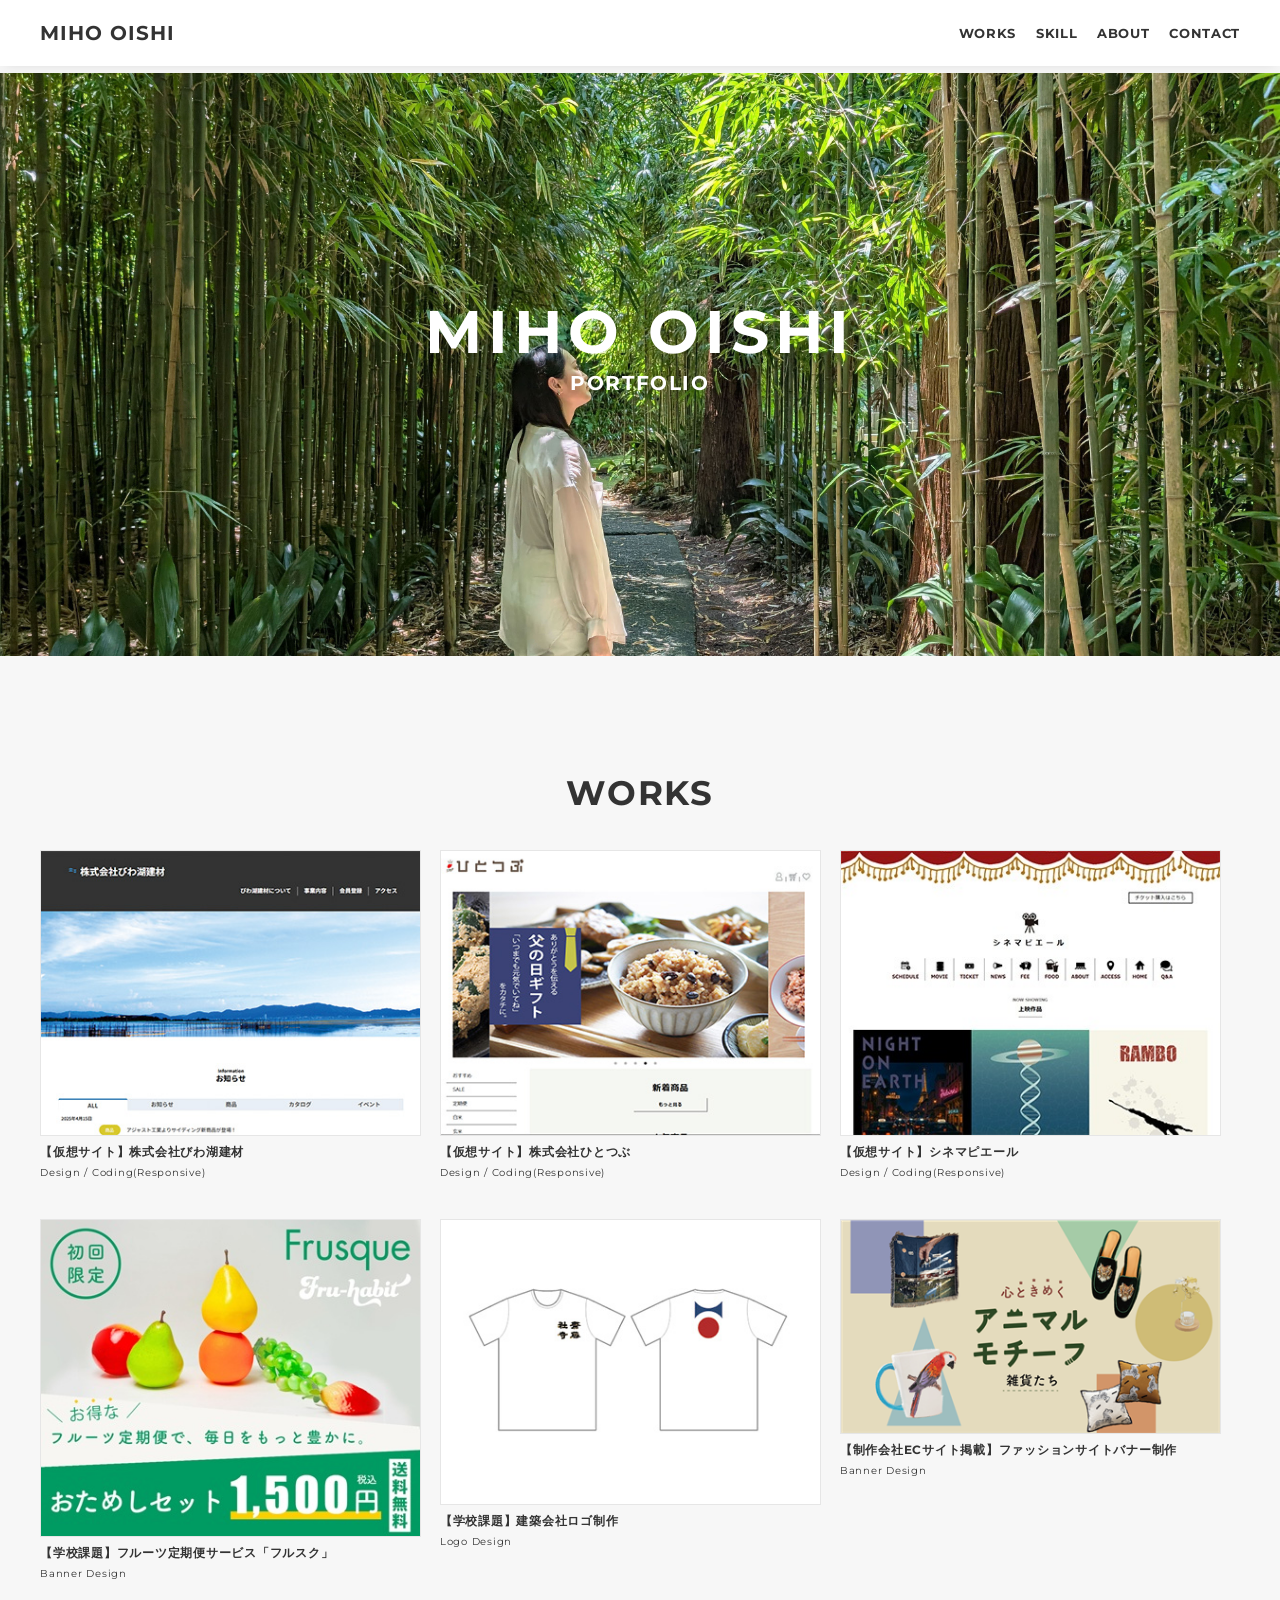
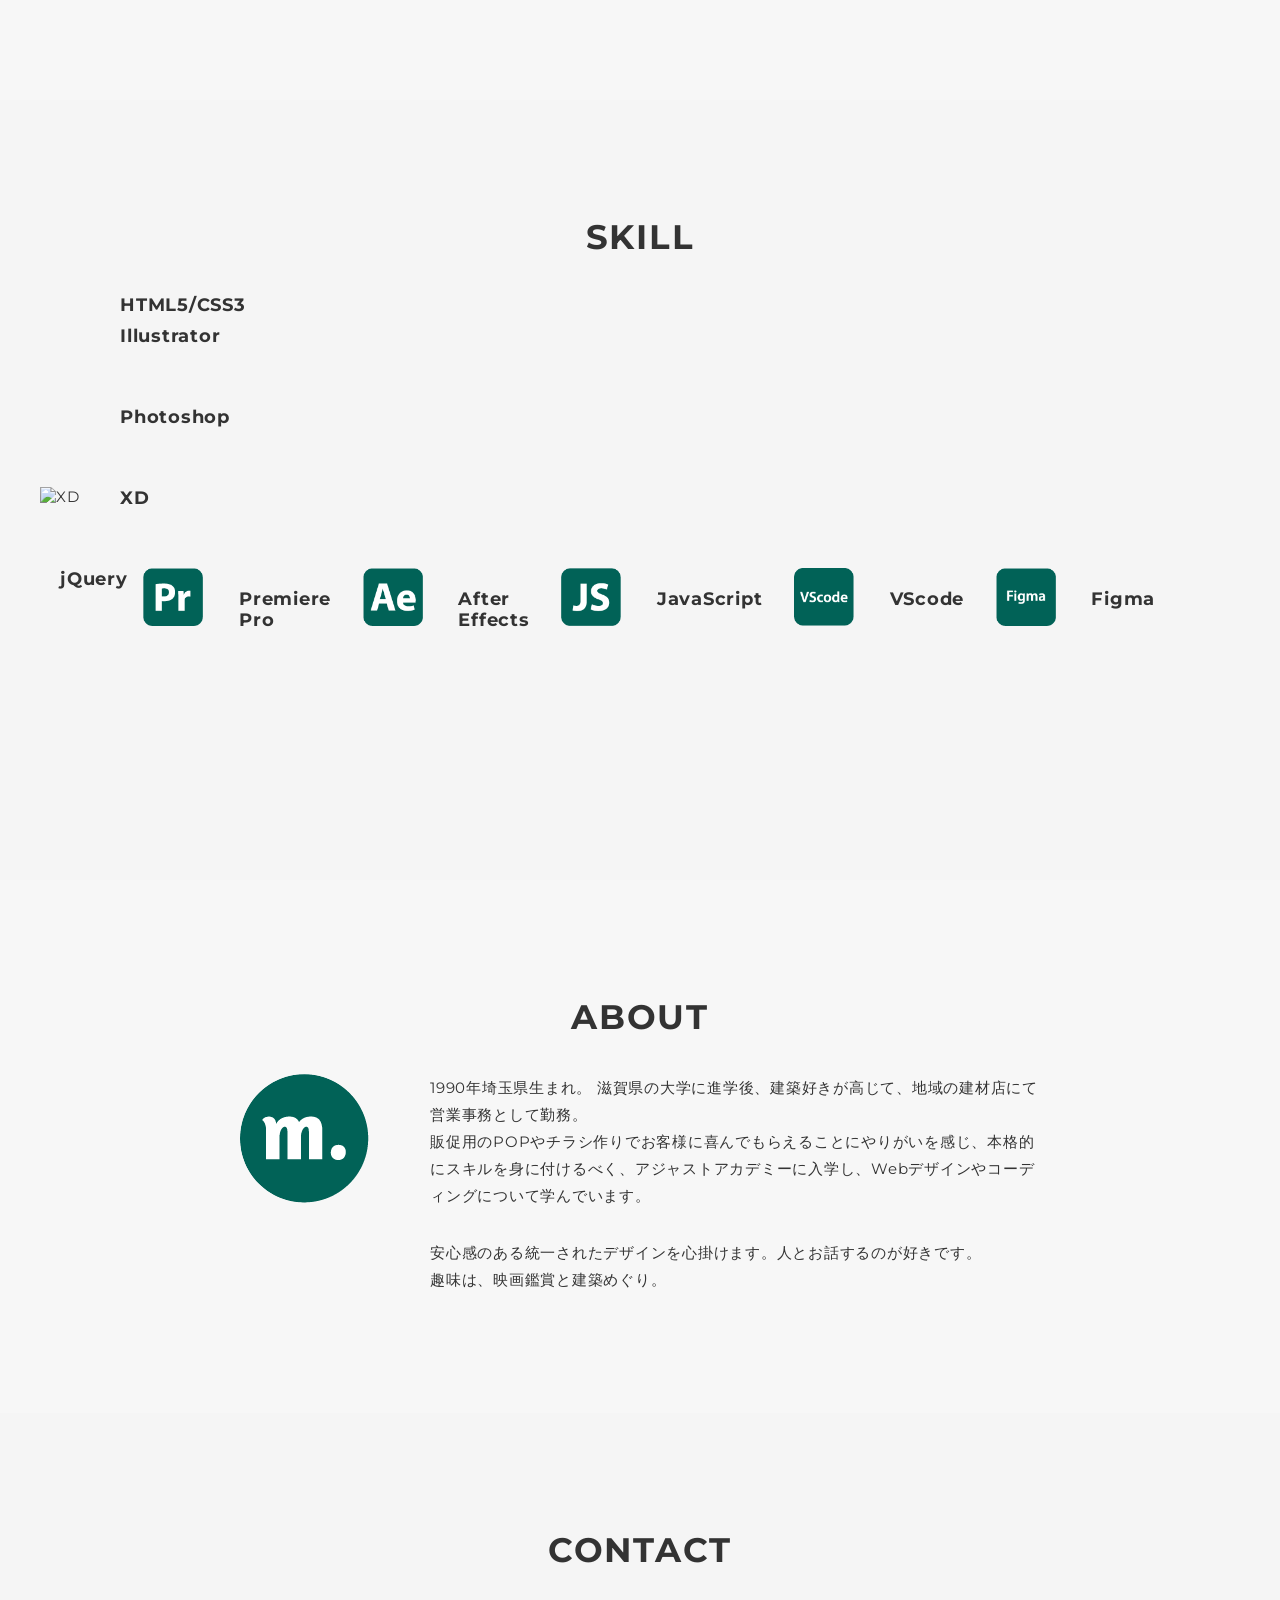
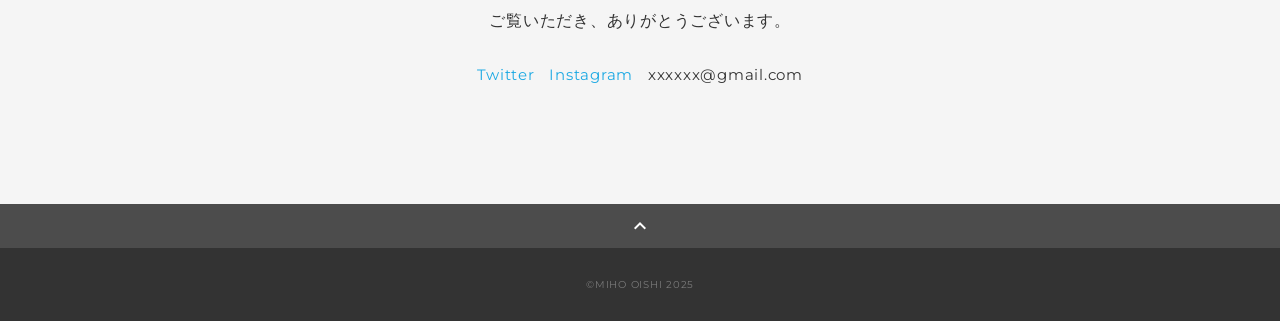
==== index.html @ 5717b554 "Update index.html スキル修正2" ====
<!DOCTYPE html>
<html>

<head>
  <meta charset="utf-8">
  <meta name="viewport" content="width=device-width,initial-scale=1">
  <meta property="og:type" content="website">
  <meta property="og:title" content="Webディレクター・デザイナー MIHO OISHI ポートフォリオ">
  <meta property="og:url" content="URL">
  <meta property="og:description" content="MIHO OISHIのポートフォリオサイトです。">
  <meta property="og:image" content="img/ogp.png">
  <meta name="description" content="MIHO OISHIのポートフォリオサイトです">
  <title>MIHO OISHI PORTFOLIO</title>
  <link rel="preconnect" href="https://fonts.gstatic.com">
  <link rel="stylesheet" href="https://fonts.googleapis.com/css2?family=Montserrat:wght@400;700&display=swap">
  <link rel="stylesheet" href="https://fonts.googleapis.com/css?family=Material+Icons+Outlined">
  <link rel="stylesheet" href="css/ress.css">
  <link rel="stylesheet" href="css/style.css">
  <link rel="icon" href="img/32px_green.ico">
  <link rel="canonical" href="URL">
</head>

<body>
  <div class="wrapper">

    <!-- header -->
    <header class="header ">
      <div class="container">
        <h1 class="header-logo">
          <a href=".">MIHO OISHI</a>
        </h1>
        <nav class="gnav">
          <ul class="gnav-list">
            <li class="gnav-item"><a href="#works">WORKS</a></li>
            <li class="gnav-item"><a href="#skill">SKILL</a></li>
            <li class="gnav-item"><a href="#about">ABOUT</a></li>
            <li class="gnav-item"><a href="#contact">CONTACT</a></li>
          </ul>
        </nav>
      </div>
    </header>
    <!-- /header -->

    <main class="content">

      <!-- mv -->
      <div class="mv">
        <div class="mv-container">
          <p class="mv-title">MIHO OISHI</p>
          <p class="mv-subtitle">PORTFOLIO</p>
          <!-- <p class="mv-text">
            ユーザーとお客様が心から満足できる<br class="sp-only">サイトをお作りいたします。<br>
            統一感と安心感のあるデザインを<br class="sp-only">心がけています。<br>
          </p> -->
        </div>
      </div>
      <!-- /mv -->

      <!-- works -->
      <section class="works section" id="works">
        <div class="container">
          <h2 class="title">WORKS</h2>
          <div class="works-list">
            <a class="works-item" href="works-template.html">
              <div class="works-img"><img src="img/site01.jpg" alt="site01イメージ"></div>
              <p class="works-name">【仮想サイト】株式会社びわ湖建材</p>
              <p class="works-info">Design / Coding(Responsive)</p>
            </a>
            <a class="works-item" href="works-template.html">
              <div class="works-img"><img src="img/site02.jpg" alt=""></div>
              <p class="works-name">【仮想サイト】株式会社ひとつぶ</p>
              <p class="works-info">Design / Coding(Responsive)</p>
            </a>
            <a class="works-item" href="works-template.html">
              <div class="works-img"><img src="img/site03.jpg" alt=""></div>
              <p class="works-name">【仮想サイト】シネマピエール</p>
              <p class="works-info">Design / Coding(Responsive)</p>
            </a>
            <a class="works-item" href="works-template.html">
              <div class="works-img"><img src="img/mr_1.jpg" width="1200" height="1000" alt="「フルスク」バナー"></div>
              <p class="works-name">【学校課題】フルーツ定期便サービス「フルスク」</p>
              <p class="works-info">Banner Design</p>
            </a>
            <a class="works-item" href="works-template.html">
              <div class="works-img"><img src="img/logo_1.jpg" width="400" height="300" alt="Tシャツモック"></div>
              <p class="works-name">【学校課題】建築会社ロゴ制作</p>
              <p class="works-info">Logo Design</p>
            </a>
            <a class="works-item" href="works-banner.html">
              <div class="works-img"><img src="img/fid_03pc.png" width="1601" height="901
                " alt="アニマルモチーフバナー"></div>
              <p class="works-name">【制作会社ECサイト掲載】ファッションサイトバナー制作</p>
              <p class="works-info">Banner Design</p>
            </a>
          </div>
        </div>
      </section>
      <!-- /works -->

      <!-- skill -->
      <section class="skill section" id="skill">
        <div class="container">
          <h2 class="title">SKILL</h2>
          <div class="skill-list">
            <div class="skill-item">
              <p class="skill-img"><img src="img/htmlcss.png" alt=""></p>
              <div class="skill-body">
                <h3 class="skill-name">HTML5/CSS3</h3>
                <!-- <p class="skill-text"></p> -->
              </div>
            </div>
            <div class="skill-item">
              <p class="skill-img"><img src="img/Wp.png" alt=""></p>
              <!-- <div class="skill-body">
                <h3 class="skill-name">WordPress</h3>
                <!-- <p class="skill-text"></p> -->
              </div>
            </div>
            <div class="skill-item">
              <p class="skill-img"><img src="img/Ai.png" alt=""></p>
              <div class="skill-body">
                <h3 class="skill-name">Illustrator</h3>
                <!-- <p class="skill-text"></p> -->
              </div>
            </div>
            <div class="skill-item">
              <p class="skill-img"><img src="img/Ps.png" alt=""></p>
              <div class="skill-body">
                <h3 class="skill-name">Photoshop</h3>
               <!-- <p class="skill-text"></p> -->
              </div>
            </div>
            <div class="skill-item">
              <p class="skill-img"><img src="img/Xd.png" alt="XD"></p>
              <div class="skill-body">
                <h3 class="skill-name">XD</h3>
                <!-- <p class="skill-text"></p> -->
              </div>
            </div>
            <div class="skill-item">
              <p class="skill-img"><img src="img/jquery.png" alt="jQuery"></p>
              <div class="skill-body">
                <h3 class="skill-name">jQuery</h3>
                <!-- <p class="skill-text"></p> -->
              </div>
              <div class="skill-item">
              　<p class="skill-img"><img src="img/Pr.png" alt="jQuery"></p>
              　<div class="skill-body">
                　<h3 class="skill-name">Premiere Pro</h3>
                <!-- <p class="skill-text"></p> -->
              　</div>
            　</div>
              <div class="skill-item">
              　<p class="skill-img"><img src="img/Ae.png" alt="jQuery"></p>
              　<div class="skill-body">
                　<h3 class="skill-name">After Effects</h3>
                <!-- <p class="skill-text"></p> -->
              　</div>
            　</div>
              <div class="skill-item">
              　<p class="skill-img"><img src="img/JS.png" alt="JavaScript"></p>
              　<div class="skill-body">
                　<h3 class="skill-name">JavaScript</h3>
                <!-- <p class="skill-text"></p> -->
              　</div>
            　</div>
             <div class="skill-item">
              　<p class="skill-img"><img src="img/VS.png" alt="VScode"></p>
              　<div class="skill-body">
                　<h3 class="skill-name">VScode</h3>
                <!-- <p class="skill-text"></p> -->
              　</div>
            　</div>
             <div class="skill-item">
              　<p class="skill-img"><img src="img/Figma.png" alt="Figma"></p>
              　<div class="skill-body">
                　<h3 class="skill-name">Figma</h3>
                <!-- <p class="skill-text"></p> -->
              　</div>
            　</div>
              
            </div>
          </div>
        </div>
      </section>
      <!-- /skill -->

      <!-- about -->
      <section class="about section" id="about">
        <div class="container">
          <h2 class="title">ABOUT</h2>
          <div class="profile">
            <p class="profile-img">
              <img src="img/icon_green.png" alt="アイコン">
            </p>
            <div class="profile-body">
              <p>
                1990年埼玉県生まれ。
                滋賀県の大学に進学後、建築好きが高じて、地域の建材店にて営業事務として勤務。<br>販促用のPOPやチラシ作りでお客様に喜んでもらえることにやりがいを感じ、本格的にスキルを身に付けるべく、アジャストアカデミーに入学し、Webデザインやコーディングについて学んでいます。
              </p>
              <p>
                安心感のある統一されたデザインを心掛けます。人とお話するのが好きです。<br>趣味は、映画鑑賞と建築めぐり。
              </p>
            </div>
          </div>
        </div>
      </section>
      <!-- /about -->

      <!-- contact -->
      <section class="contact section" id="contact">
        <div class="container">
          <h2 class="title">CONTACT</h2>
          <p class="lead">
            ご覧いただき、ありがとうございます。
          </p>
          <div class="contact-list">
            <a class="contact-item" href="https://twitter.com/" target="_blank" rel="noopener">Twitter</a>
            <a class="contact-item" href="https://www.instagram.com/" target="_blank" rel="noopener">Instagram</a>
            <span class="contact-item">xxxxxx@gmail.com</span>
          </div>
        </div>
      </section>
      <!-- /contact -->
      <div class="page-top" id="js-page-top">
        <span class="material-icons-outlined">expand_less</span>
      </div>
    </main>

    <!-- footer -->
    <footer class="footer">
      <div class="copyright">&copy;MIHO OISHI 2025</div>
    </footer>
    <!-- /footer -->

  </div>
  <script src="js/jquery-3.7.1.min.js"></script>
  <script src="js/script.js"></script>
</body>

</html>
---- css/ress.css ----
/*!
 * ress.css • v3.0.1
 * MIT License
 * github.com/filipelinhares/ress
 */

/* # =================================================================
   # Global selectors
   # ================================================================= */

html {
  box-sizing: border-box;
  word-break: normal;
  -moz-tab-size: 4;
  tab-size: 4;

  -webkit-text-size-adjust: 100%; /* Prevent adjustments of font size after orientation changes in iOS */
}

*,
::before,
::after {
  box-sizing: inherit;
  background-repeat: no-repeat; /* Set `background-repeat: no-repeat` to all elements and pseudo elements */
}

::before,
::after {
  vertical-align: inherit;
  text-decoration: inherit; /* Inherit text-decoration and vertical align to ::before and ::after pseudo elements */
}

* {
  margin: 0;
  padding: 0; /* Reset `padding` and `margin` of all elements */
}

/* # =================================================================
   # General elements
   # ================================================================= */

hr {
  overflow: visible; /* Show the overflow in Edge and IE */
  height: 0; /* Add the correct box sizing in Firefox */
}

details,
main {
  display: block; /* Render the `main` element consistently in IE. */
}

summary {
  display: list-item; /* Add the correct display in all browsers */
}

small {
  font-size: 80%; /* Set font-size to 80% in `small` elements */
}

[hidden] {
  display: none; /* Add the correct display in IE */
}

abbr[title] {
  /* Add the correct text decoration in Chrome, Edge, IE, Opera, and Safari */
  text-decoration: underline;
  text-decoration: underline dotted;
  border-bottom: none; /* Remove the bottom border in Chrome 57 */
}

a {
  background-color: transparent; /* Remove the gray background on active links in IE 10 */
}

a:active,
a:hover {
  outline-width: 0; /* Remove the outline when hovering in all browsers */
}

code,
kbd,
pre,
samp {
  font-family: monospace, monospace; /* Specify the font family of code elements */
}

pre {
  font-size: 1em; /* Correct the odd `em` font sizing in all browsers */
}

b,
strong {
  font-weight: bolder; /* Add the correct font weight in Chrome, Edge, and Safari */
}

/* https://gist.github.com/unruthless/413930 */
sub,
sup {
  position: relative;
  font-size: 75%;
  line-height: 0;
  vertical-align: baseline;
}

sub {
  bottom: -.25em;
}

sup {
  top: -.5em;
}

/* # =================================================================
   # Forms
   # ================================================================= */

input {
  border-radius: 0;
}

/* Replace pointer cursor in disabled elements */
[disabled] {
  cursor: default;
}

[type="number"]::-webkit-container-spin-button,
[type="number"]::-webkit-outer-spin-button {
  height: auto; /* Correct the cursor style of increment and decrement buttons in Chrome */
}

[type="search"] {
  outline-offset: -2px; /* Correct the outline style in Safari */

  -webkit-appearance: textfield; /* Correct the odd appearance in Chrome and Safari */
}

[type="search"]::-webkit-search-decoration {
  -webkit-appearance: none; /* Remove the container padding in Chrome and Safari on macOS */
}

textarea {
  overflow: auto; /* Internet Explorer 11+ */
  resize: vertical; /* Specify textarea resizability */
}

button,
input,
optgroup,
select,
textarea {
  font: inherit; /* Specify font inheritance of form elements */
}

optgroup {
  font-weight: bold; /* Restore the font weight unset by the previous rule */
}

button {
  overflow: visible; /* Address `overflow` set to `hidden` in IE 8/9/10/11 */
}

button,
select {
  text-transform: none; /* Firefox 40+, Internet Explorer 11- */
}

/* Apply cursor pointer to button elements */
button,
[type="button"],
[type="reset"],
[type="submit"],
[role="button"] {
  cursor: pointer;
  color: inherit;
}

/* Remove container padding and border in Firefox 4+ */
button::-moz-focus-container,
[type="button"]::-moz-focus-container,
[type="reset"]::-moz-focus-container,
[type="submit"]::-moz-focus-container {
  padding: 0;
  border-style: none;
}

/* Replace focus style removed in the border reset above */
button:-moz-focusring,
[type="button"]::-moz-focus-container,
[type="reset"]::-moz-focus-container,
[type="submit"]::-moz-focus-container {
  outline: 1px dotted ButtonText;
}

button,
html [type="button"],
/* Prevent a WebKit bug where (2) destroys native `audio` and `video`controls in Android 4 */
[type="reset"],
[type="submit"] {
  -webkit-appearance: button; /* Correct the inability to style clickable types in iOS */
}

/* Remove the default button styling in all browsers */
button,
input,
select,
textarea {
  border-style: none;
  background-color: transparent;
}

/* Style select like a standard input */
select {
  -webkit-appearance: none; /* Chrome 41+ */
  -moz-appearance: none; /* Firefox 36+ */
}

select::-ms-expand {
  display: none; /* Internet Explorer 11+ */
}

select::-ms-value {
  color: currentColor; /* Internet Explorer 11+ */
}

legend {
  display: table; /* Correct the text wrapping in Edge and IE */
  max-width: 100%; /* Correct the text wrapping in Edge and IE */
  max-width: 100%; /* Correct the text wrapping in Edge 18- and IE */
  white-space: normal; /* Correct the text wrapping in Edge and IE */
  color: inherit; /* Correct the color inheritance from `fieldset` elements in IE */
  border: 0; /* Correct `color` not being inherited in IE 8/9/10/11 */
}

::-webkit-file-upload-button {
  font: inherit; /* Change font properties to `inherit` in Chrome and Safari */
  color: inherit;
  /* Correct the inability to style clickable types in iOS and Safari */

  -webkit-appearance: button;
}

/* # =================================================================
   # Specify media element style
   # ================================================================= */

img {
  border-style: none; /* Remove border when inside `a` element in IE 8/9/10 */
}

/* Add the correct vertical alignment in Chrome, Firefox, and Opera */
progress {
  vertical-align: baseline;
}

/* # =================================================================
   # Accessibility
   # ================================================================= */

/* Hide content from screens but not screenreaders */
@media screen {
  [hidden~="screen"] {
    display: inherit;
  }
  [hidden~="screen"]:not(:active):not(:focus):not(:target) {
    position: absolute !important;
    clip: rect(0 0 0 0) !important;
  }
}

/* Specify the progress cursor of updating elements */
[aria-busy="true"] {
  cursor: progress;
}

/* Specify the pointer cursor of trigger elements */
[aria-controls] {
  cursor: pointer;
}

/* Specify the unstyled cursor of disabled, not-editable, or otherwise inoperable elements */
[aria-disabled] {
  cursor: default;
}
---- css/style.css ----
body {
  font-family: "Montserrat", "Helvetica Neue", Arial, "Hiragino Kaku Gothic ProN", "Hiragino Sans", Meiryo, sans-serif;
  font-size: 15px;
  letter-spacing: .05em;
  color: #333;
  background-color: #f5f5f5;
}

a {
  transition: opacity .3s;
  text-decoration: none;
  color: #1ca9e3;
}

img {
  max-width: 100%;
  height: auto;
  vertical-align: bottom;
  border-style: none;
}



.pc-only {
  display: block;
}

.sp-only {
  display: none;
}

/*--------------------------------
 レイアウト
---------------------------------*/
.wrapper {
  padding-top: 73px;
}

.section {
  padding: 120px 0;
}

.section:nth-of-type(odd) {
  background-color: #f7f7f7;
}

.container {
  max-width: 1340px;
  margin: 0 auto;
  padding: 0 40px;
}

/*--------------------------------
 見出し
---------------------------------*/
.title {
  font-size: 34px;
  font-weight: bold;
  line-height: 1;
  margin-bottom: 40px;
  text-align: center;
  letter-spacing: .05em;
  color: #333;
}

.lead {
  font-size: 16px;
  line-height: 1.8;
  margin-bottom: 30px;
}

/*--------------------------------
ヘッダー
---------------------------------*/
.header {
  position: fixed;
  top: 0;
  z-index: 1;
  width: 100%;
  background-color: #fff;
  box-shadow: 0 5px 10px -6px rgba(0, 0, 0, .1);
}

.header .container {
  display: flex;
  align-items: center;
  justify-content: space-between;
  padding: 20px 40px;
}

.header-logo {
  font-size: 20px;
  font-weight: bold;
  line-height: 1.2;
  margin-right: 20px;
  letter-spacing: .05em;
}

.header-logo a {
  color: #333;
}

.gnav-list {
  display: flex;
  justify-content: space-between;
  list-style: none;
}

.gnav-item:not(:last-child) {
  margin-right: 20px;
}

.gnav-item a {
  position: relative;
  font-size: 13px;
  font-weight: bold;
  display: inline-block;
  padding: 5px 0;
  transition: .3s;
  letter-spacing: .05em;
  color: #333;
}

.gnav-item a:after {
  position: absolute;
  bottom: 0;
  left: 50%;
  width: 0;
  height: 3px;
  content: "";
  transition: .3s;
  -webkit-transform: translateX(-50%);
  transform: translateX(-50%);
  background-color: #333;
}

.gnav-item a:hover:after {
  width: 100%;
}

/*--------------------------------
 メインビジュアル
---------------------------------*/
.mv {
  display: flex;
  align-items: center;
  justify-content: center;
  height: 85vh;
  text-align: center;
  background-image: url(../img/vsimg.jpg);
  background-repeat: no-repeat;
  background-size: cover;
  height: 583px;
}

.main-visual {
  height: 700px;
  background-repeat: no-repeat;
  background-size: cover;
}

.mv-container {
  padding: 0 40px;
}

.mv-title {
  font-size: 60px;
  font-weight: bold;
  line-height: 1.2;
  margin-bottom: 5px;
  letter-spacing: .1em;
}

.mv-subtitle {
  font-size: 20px;
  font-weight: bold;
  line-height: 1;
  margin-bottom: 40px;
  letter-spacing: .08em;
}

.mv p {
  color: #fff;
}

.mv-text {
  font-size: 16px;
  line-height: 1.8;
  color: #333;
  background-color: rgba(255, 255, 255, 0.5);
}

/*--------------------------------
 Works
---------------------------------*/
.works-list {
  display: flex;
  flex-wrap: wrap;
  margin-bottom: -40px;
}

.works-item {
  width: 31.74603%;
  margin-right: 1.58730%;
  margin-bottom: 40px;
  color: #333;
}

.works-item:hover {
  opacity: .9;
}

.works-item:nth-of-type(3n) {
  margin-right: 0;
}

.works-img img {
  border: 1px solid #e6e6e6;
}

.works-name {
  font-size: 12px;
  font-weight: bold;
  margin-top: 8px;
}

.works-info {
  font-size: 10px;
  margin-top: 5px;
}

/*--------------------------------
 Skill
---------------------------------*/
.skill-list {
  display: flex;
  flex-wrap: wrap;
  justify-content: space-between;
  margin-bottom: -50px;
}

.skill-item {
  display: flex;
  align-items: flex-start;
  justify-content: space-between;
  width: 48%;
  margin-bottom: 50px;
}

.skill-img {
  width: 60px;
  height: auto;
  margin-right: 20px;
}

.skill-body {
  flex: 1;
}

.skill-name {
  margin-bottom: 10px;
}

.skill-text {
  font-size: 14px;
  line-height: 1.8;
}

/*--------------------------------
 About
---------------------------------*/
.profile {
  display: flex;
  flex-wrap: wrap;
  max-width: 800px;
  margin: 0 auto;
}

.profile-img {
  width: 20%;
  margin-right: 30px;
  border-radius: 50%;
}

.profile-img img {
  border-radius: 50%;
}

.profile-body {
  flex: 1;
}

.profile-body p {
  font-size: 15px;
  line-height: 1.8;
}

.profile-body p:not(:last-child) {
  margin-bottom: 30px;
}

/*--------------------------------
 Contact
---------------------------------*/
.contact {
  text-align: center;
}

.contact-item:not(:last-child) {
  margin-right: 10px;
}

.contact-text {
  margin-top: 10px;
}

/*--------------------------------
 ページトップ
---------------------------------*/
.page-top {
  font-weight: bold;
  padding: 10px;
  cursor: pointer;
  text-align: center;
  background-color: #4c4c4c;
}

.page-top .material-icons-outlined {
  vertical-align: bottom;
  color: #fff;
}

/*--------------------------------
 フッター
---------------------------------*/
.footer {
  padding: 30px;
  background-color: #333;
}

.copyright {
  font-size: 10px;
  text-align: center;
  color: #797979;
}

/*--------------------------------
 下層：Worksページ
---------------------------------*/
.article {
  padding: 80px 0;
}

.article-container {
  max-width: 1040px;
  margin: 0 auto;
  padding: 0 20px;
}

.article-title {
  margin-bottom: 30px;
  text-align: center;
}

.article-body {
  max-width: 720px;
  margin: 0 auto;
  margin-bottom: 80px;
}

.article-body h3 {
  position: relative;
  font-size: 18px;
  margin-bottom: 5px;
  padding-left: 1em;
}

.article-body h3:not(:first-child) {
  margin-top: 50px;
}

.article-body h3::before {
  position: absolute;
  top: 0;
  left: 0;
  width: 4px;
  height: 100%;
  content: "";
  border-radius: 3px;
  background-color: #333;
}

.article-body p {
  font-size: 15px;
  line-height: 1.8;
  margin-bottom: 30px;
}

.home-link {
  text-align: center;
}

/*media Queries 767
----------------------------------------------------*/
@media screen and (max-width: 767px) {
  body {
    font-size: 14px;
  }

  .pc-only {
    display: none;
  }

  .sp-only {
    display: block;
  }

  /* 見出し */
  .title {
    font-size: 26px;
    margin-bottom: 20px;
  }

  .lead {
    font-size: 14px;
    line-height: 1.7;
    margin-bottom: 20px;
  }

  /* レイアウト */
  .wrapper {
    padding-top: 57px;
  }

  .section {
    padding: 60px 0;
  }

  .container {
    padding: 0 20px;
  }

  /* ヘッダー */
  .header .container {
    padding: 15px;
  }

  .header-logo {
    font-size: 15px;
    margin-right: 15px;
  }

  .gnav-item:not(:last-child) {
    margin-right: 10px;
  }

  .gnav-item a {
    font-size: 10px;
  }

  .gnav-item a:after {
    display: none;
  }

  /*  メインビジュアル */
  .mv {
    height: 75vh;
  }

  .mv-container {
    padding: 0 20px;
  }

  .mv-title {
    font-size: 30px;
  }

  .mv-subtitle {
    font-size: 16px;
    margin-bottom: 20px;
  }

  .mv-text {
    font-size: 14px;
    line-height: 1.7;
  }

  /* Works */
  .works-name {
    font-size: 12px;
  }

  .works-info {
    margin-top: 3px;
  }

  .works-list {
    justify-content: space-between;
  }

  .works-item {
    flex: 0 0 48%;
    margin-right: 0;
    margin-bottom: 30px;
  }

  /* Skill */
  .skill-list {
    display: block;
    margin-bottom: 0;
  }

  .skill-item {
    width: 100%;
    margin-bottom: 35px;
  }

  .skill-item:last-child {
    margin-bottom: 0;
  }

  .skill-name {
    margin-bottom: 5px;
  }

  .skill-text {
    font-size: 13px;
    line-height: 1.7;
  }

  /* About */
  .profile {
    display: block;
  }

  .profile-img {
    width: 150px;
    margin: 0 auto;
    margin-bottom: 25px;
  }

  .profile-body p {
    font-size: 14px;
    line-height: 1.7;
  }

  .profile-body p:not(:last-child) {
    margin-bottom: 20px;
  }

  /* フッター */
  .footer {
    padding: 20px;
  }

  /* 下層ページ */
  .article {
    padding: 50px 0;
  }

  .article-body h3 {
    font-size: 16px;
    padding-left: .8em;
  }

  .article-body h3:not(:first-child) {
    margin-top: 30px;
  }

  .article-body p {
    font-size: 14px;
    line-height: 1.7;
    margin-bottom: 20px;
  }
}
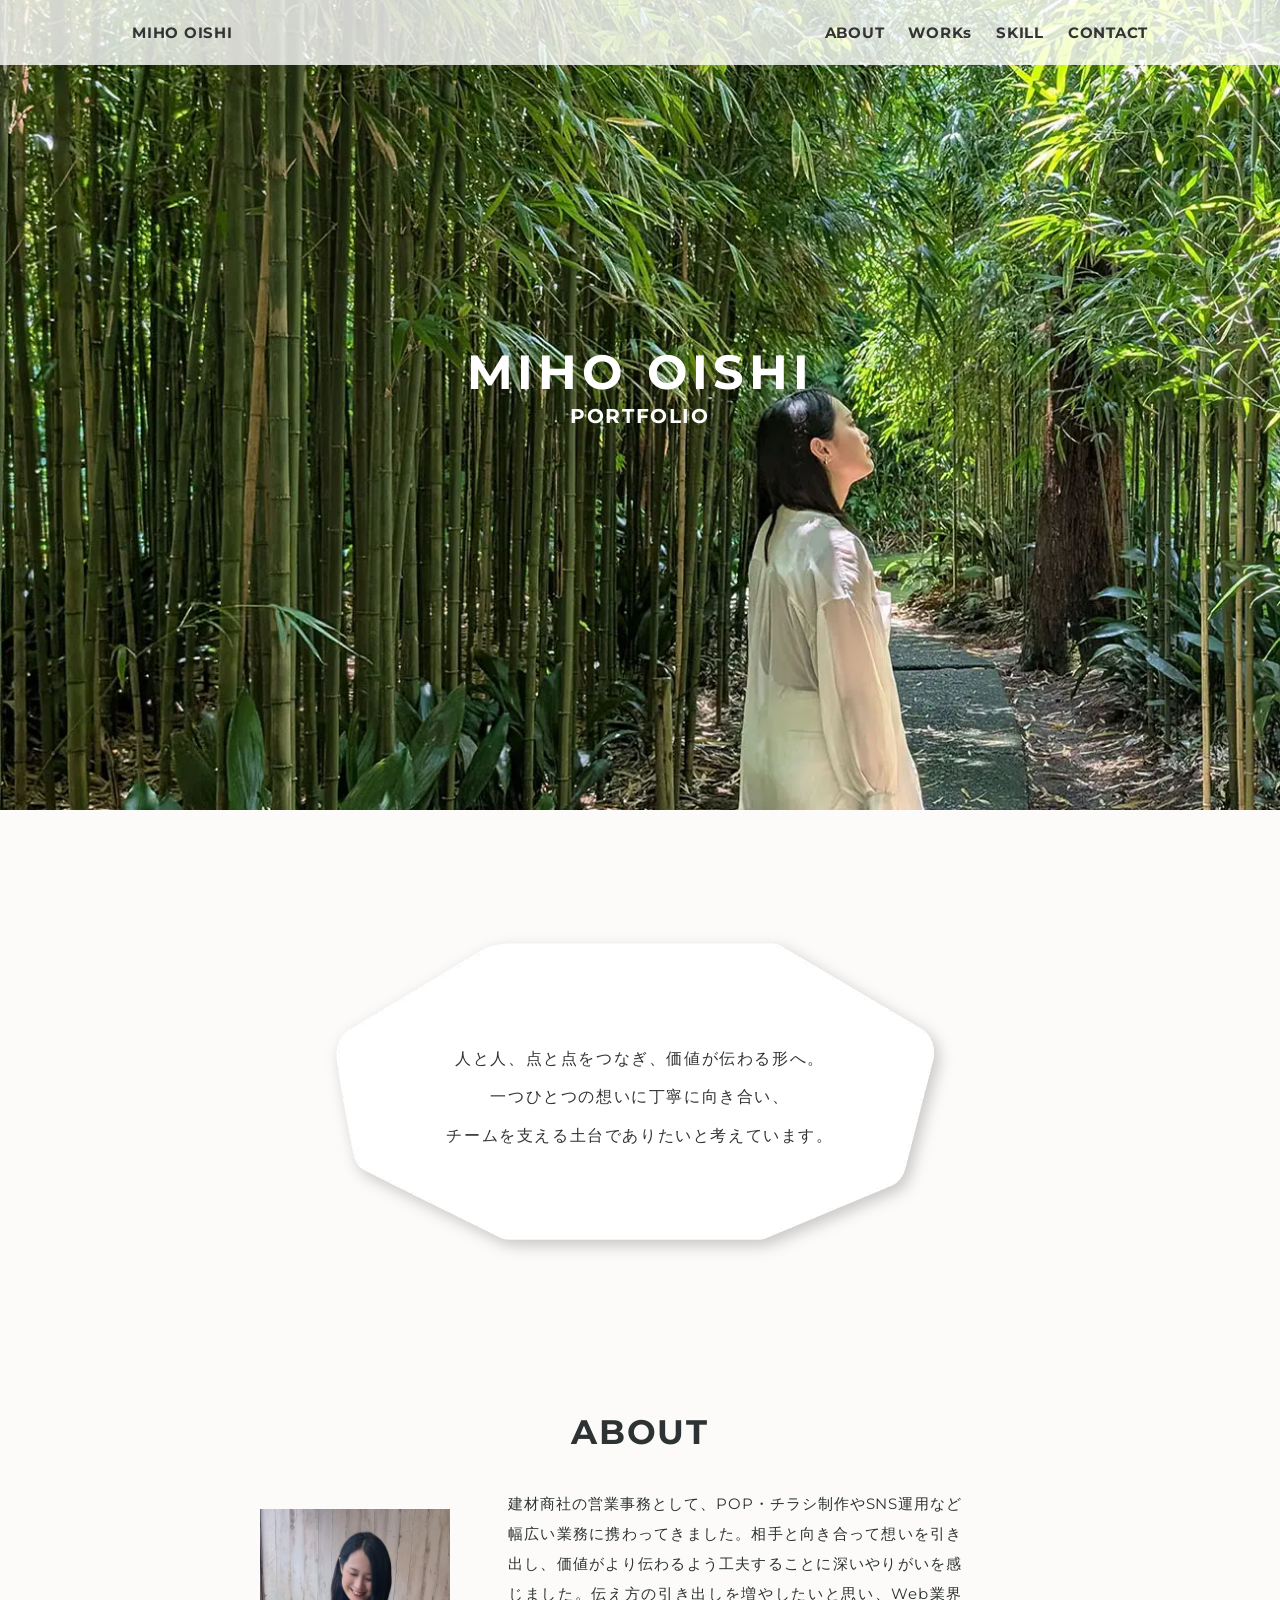
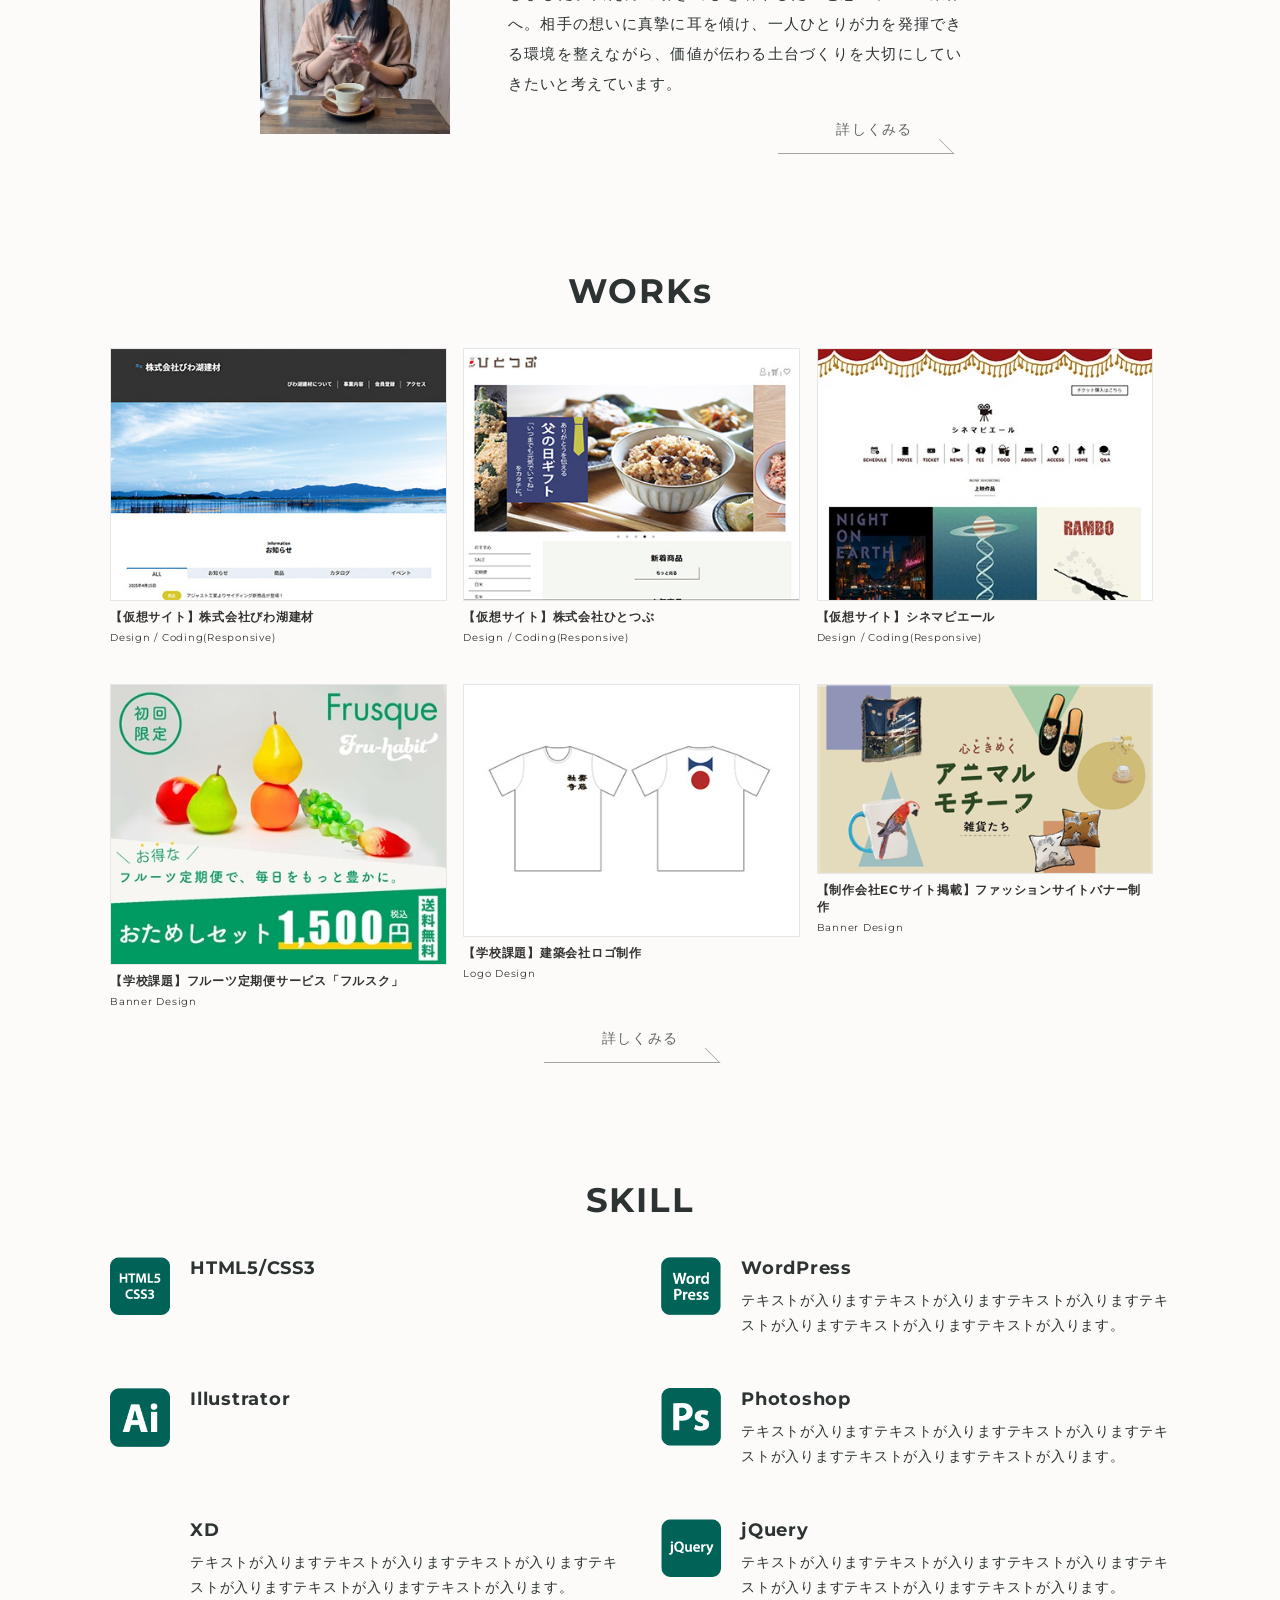
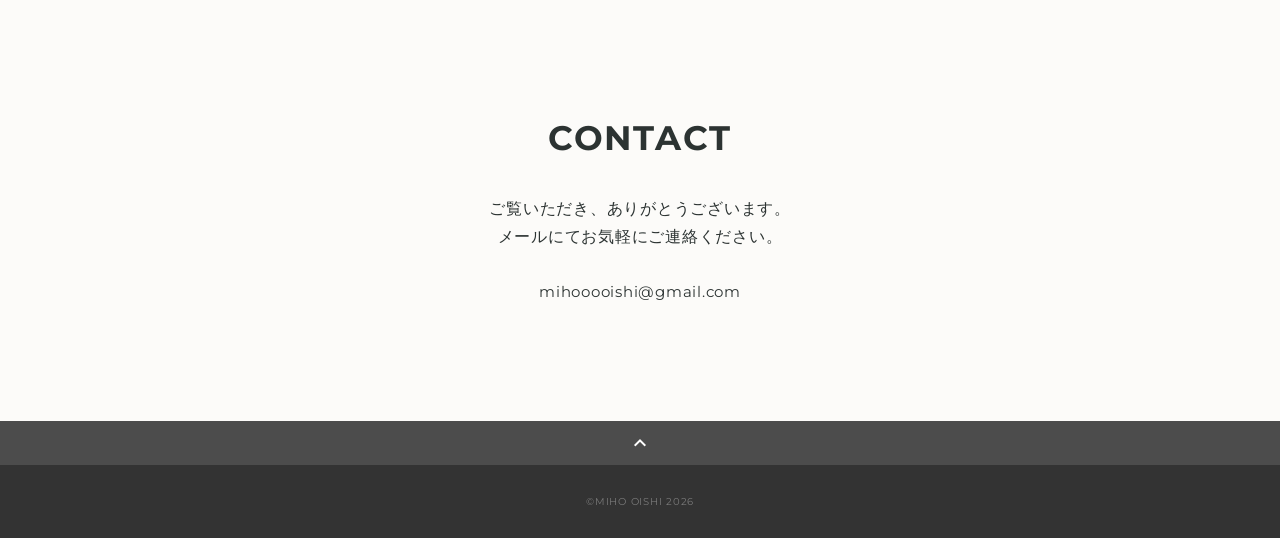
==== commit aeaed82d: "Add files via upload" ====
--- a/index.html
+++ b/index.html
@@ -1,241 +1,251 @@
 <!DOCTYPE html>
-<html>
+<html lang="ja">
 
 <head>
   <meta charset="utf-8">
   <meta name="viewport" content="width=device-width,initial-scale=1">
-  <meta property="og:type" content="website">
-  <meta property="og:title" content="Webディレクター・デザイナー MIHO OISHI ポートフォリオ">
-  <meta property="og:url" content="URL">
-  <meta property="og:description" content="MIHO OISHIのポートフォリオサイトです。">
-  <meta property="og:image" content="img/ogp.png">
-  <meta name="description" content="MIHO OISHIのポートフォリオサイトです">
+  <meta name="robots" content="noindex,nofollow">
   <title>MIHO OISHI PORTFOLIO</title>
   <link rel="preconnect" href="https://fonts.gstatic.com">
   <link rel="stylesheet" href="https://fonts.googleapis.com/css2?family=Montserrat:wght@400;700&display=swap">
   <link rel="stylesheet" href="https://fonts.googleapis.com/css?family=Material+Icons+Outlined">
   <link rel="stylesheet" href="css/ress.css">
   <link rel="stylesheet" href="css/style.css">
-  <link rel="icon" href="img/32px_green.ico">
+  <link rel="icon" href="img/favicon.ico">
   <link rel="canonical" href="URL">
 </head>
 
 <body>
-  <div class="wrapper">
-
-    <!-- header -->
-    <header class="header ">
+  <!-- header -->
+  <header class="header">
+    <div class="wrapper-l header__inner">
+      <div class="header__logo">
+        <a href=".">MIHO OISHI</a>
+      </div>
+      <nav class="nav">
+        <ul class="nav__list">
+          <li class="nav__item"><a href="#about">ABOUT</a></li>
+          <li class="nav__item"><a href="#works">WORKs</a></li>
+          <li class="nav__item"><a href="#skill">SKILL</a></li>
+          <li class="nav__item"><a href="#contact">CONTACT</a></li>
+        </ul>
+      </nav>
+      <div class="nav__trigger">
+        <span></span>
+        <span></span>
+      </div>
+    </div>
+  </header>
+  <!-- /header -->
+
+  <main class="content">
+    <!-- hero -->
+    <section class="hero">
+      <div class="hero__container">
+        <h1 class="hero__title">MIHO OISHI</h1>
+        <p class="hero__subtitle">PORTFOLIO</p>
+      </div>
+    </section>
+    <!-- /hero -->
+
+    <!-- vision -->
+    <section class="vision">
+      <div class="wrapper-s vision__container">
+        <div class="vision__text">
+          <h2>人と人、点と点をつなぎ、価値が伝わる形へ。</h2>
+          <p>一つひとつの想いに丁寧に向き合い、</p>
+          <p>チームを支える土台でありたいと考えています。</p>
+        </div>
+      </div>
+    </section>
+    <!-- /vision -->
+
+    <!-- about -->
+    <section class="about section" id="about">
       <div class="container">
-        <h1 class="header-logo">
-          <a href=".">MIHO OISHI</a>
-        </h1>
-        <nav class="gnav">
-          <ul class="gnav-list">
-            <li class="gnav-item"><a href="#works">WORKS</a></li>
-            <li class="gnav-item"><a href="#skill">SKILL</a></li>
-            <li class="gnav-item"><a href="#about">ABOUT</a></li>
-            <li class="gnav-item"><a href="#contact">CONTACT</a></li>
-          </ul>
-        </nav>
-      </div>
-    </header>
-    <!-- /header -->
-
-    <main class="content">
-
-      <!-- mv -->
-      <div class="mv">
-        <div class="mv-container">
-          <p class="mv-title">MIHO OISHI</p>
-          <p class="mv-subtitle">PORTFOLIO</p>
-          <!-- <p class="mv-text">
-            ユーザーとお客様が心から満足できる<br class="sp-only">サイトをお作りいたします。<br>
-            統一感と安心感のあるデザインを<br class="sp-only">心がけています。<br>
-          </p> -->
-        </div>
-      </div>
-      <!-- /mv -->
-
-      <!-- works -->
-      <section class="works section" id="works">
-        <div class="container">
-          <h2 class="title">WORKS</h2>
-          <div class="works-list">
-            <a class="works-item" href="works-template.html">
-              <div class="works-img"><img src="img/site01.jpg" alt="site01イメージ"></div>
-              <p class="works-name">【仮想サイト】株式会社びわ湖建材</p>
-              <p class="works-info">Design / Coding(Responsive)</p>
-            </a>
-            <a class="works-item" href="works-template.html">
-              <div class="works-img"><img src="img/site02.jpg" alt=""></div>
-              <p class="works-name">【仮想サイト】株式会社ひとつぶ</p>
-              <p class="works-info">Design / Coding(Responsive)</p>
-            </a>
-            <a class="works-item" href="works-template.html">
-              <div class="works-img"><img src="img/site03.jpg" alt=""></div>
-              <p class="works-name">【仮想サイト】シネマピエール</p>
-              <p class="works-info">Design / Coding(Responsive)</p>
-            </a>
-            <a class="works-item" href="works-template.html">
-              <div class="works-img"><img src="img/mr_1.jpg" width="1200" height="1000" alt="「フルスク」バナー"></div>
-              <p class="works-name">【学校課題】フルーツ定期便サービス「フルスク」</p>
-              <p class="works-info">Banner Design</p>
-            </a>
-            <a class="works-item" href="works-template.html">
-              <div class="works-img"><img src="img/logo_1.jpg" width="400" height="300" alt="Tシャツモック"></div>
-              <p class="works-name">【学校課題】建築会社ロゴ制作</p>
-              <p class="works-info">Logo Design</p>
-            </a>
-            <a class="works-item" href="works-banner.html">
-              <div class="works-img"><img src="img/fid_03pc.png" width="1601" height="901
+        <h2 class="title">ABOUT</h2>
+        <div class="profile wrapper-m">
+          <div class="profile-img">
+            <img src="img/mihooishi.webp" width="2302" height="3213" alt="profile-img">
+          </div>
+          <div class="wrapper-s profile-body">
+            <p>
+              建材商社の営業事務として、POP・チラシ制作やSNS運用など幅広い業務に携わってきました。相手と向き合って想いを引き出し、価値がより伝わるよう工夫することに深いやりがいを感じました。伝え方の引き出しを増やしたいと思い、Web業界へ。相手の想いに真摯に耳を傾け、一人ひとりが力を発揮できる環境を整えながら、価値が伝わる土台づくりを大切にしていきたいと考えています。
+            </p>
+            <div class="detail-right">
+              <a href="#" class="detail-btn">詳しくみる
+                <div class="lineArrow"></div>
+              </a>
+            </div>
+          </div>
+        </div>
+      </div>
+    </section>
+    <!-- /about -->
+
+    <!-- works -->
+    <section class="works section" id="works">
+      <div class="wrapper-l">
+        <h2 class="title">WORKs</h2>
+        <div class="works-list">
+          <a class="works-item" href="works-template.html">
+            <div class="works-img"><img src="img/site01.jpg" alt="site01イメージ"></div>
+            <p class="works-name">【仮想サイト】株式会社びわ湖建材</p>
+            <p class="works-info">Design / Coding(Responsive)</p>
+          </a>
+          <a class="works-item" href="works-template.html">
+            <div class="works-img"><img src="img/site02.jpg" alt=""></div>
+            <p class="works-name">【仮想サイト】株式会社ひとつぶ</p>
+            <p class="works-info">Design / Coding(Responsive)</p>
+          </a>
+          <a class="works-item" href="works-template.html">
+            <div class="works-img"><img src="img/site03.jpg" alt=""></div>
+            <p class="works-name">【仮想サイト】シネマピエール</p>
+            <p class="works-info">Design / Coding(Responsive)</p>
+          </a>
+          <a class="works-item" href="works-template.html">
+            <div class="works-img"><img src="img/mr_1.jpg" width="1200" height="1000" alt="「フルスク」バナー"></div>
+            <p class="works-name">【学校課題】フルーツ定期便サービス「フルスク」</p>
+            <p class="works-info">Banner Design</p>
+          </a>
+          <a class="works-item" href="works-template.html">
+            <div class="works-img"><img src="img/logo_1.jpg" width="400" height="300" alt="Tシャツモック"></div>
+            <p class="works-name">【学校課題】建築会社ロゴ制作</p>
+            <p class="works-info">Logo Design</p>
+          </a>
+          <a class="works-item" href="works-banner.html">
+            <div class="works-img"><img src="img/fid_03pc.png" width="1601" height="901
                 " alt="アニマルモチーフバナー"></div>
-              <p class="works-name">【制作会社ECサイト掲載】ファッションサイトバナー制作</p>
-              <p class="works-info">Banner Design</p>
-            </a>
-          </div>
-        </div>
-      </section>
-      <!-- /works -->
-
-      <!-- skill -->
-      <section class="skill section" id="skill">
-        <div class="container">
-          <h2 class="title">SKILL</h2>
-          <div class="skill-list">
-            <div class="skill-item">
-              <p class="skill-img"><img src="img/htmlcss.png" alt=""></p>
-              <div class="skill-body">
-                <h3 class="skill-name">HTML5/CSS3</h3>
-                <!-- <p class="skill-text"></p> -->
-              </div>
-            </div>
-            <div class="skill-item">
-              <p class="skill-img"><img src="img/Wp.png" alt=""></p>
-              <!-- <div class="skill-body">
-                <h3 class="skill-name">WordPress</h3>
-                <!-- <p class="skill-text"></p> -->
-              </div>
-            </div>
-            <div class="skill-item">
-              <p class="skill-img"><img src="img/Ai.png" alt=""></p>
-              <div class="skill-body">
-                <h3 class="skill-name">Illustrator</h3>
-                <!-- <p class="skill-text"></p> -->
-              </div>
-            </div>
-            <div class="skill-item">
-              <p class="skill-img"><img src="img/Ps.png" alt=""></p>
-              <div class="skill-body">
-                <h3 class="skill-name">Photoshop</h3>
-               <!-- <p class="skill-text"></p> -->
-              </div>
-            </div>
-            <div class="skill-item">
-              <p class="skill-img"><img src="img/Xd.png" alt="XD"></p>
-              <div class="skill-body">
-                <h3 class="skill-name">XD</h3>
-                <!-- <p class="skill-text"></p> -->
-              </div>
-            </div>
-            <div class="skill-item">
-              <p class="skill-img"><img src="img/jquery.png" alt="jQuery"></p>
-              <div class="skill-body">
-                <h3 class="skill-name">jQuery</h3>
-                <!-- <p class="skill-text"></p> -->
-              </div>
-              <div class="skill-item">
-              　<p class="skill-img"><img src="img/Pr.png" alt="jQuery"></p>
-              　<div class="skill-body">
-                　<h3 class="skill-name">Premiere Pro</h3>
-                <!-- <p class="skill-text"></p> -->
-              　</div>
-            　</div>
-              <div class="skill-item">
-              　<p class="skill-img"><img src="img/Ae.png" alt="jQuery"></p>
-              　<div class="skill-body">
-                　<h3 class="skill-name">After Effects</h3>
-                <!-- <p class="skill-text"></p> -->
-              　</div>
-            　</div>
-              <div class="skill-item">
-              　<p class="skill-img"><img src="img/JS.png" alt="JavaScript"></p>
-              　<div class="skill-body">
-                　<h3 class="skill-name">JavaScript</h3>
-                <!-- <p class="skill-text"></p> -->
-              　</div>
-            　</div>
-             <div class="skill-item">
-              　<p class="skill-img"><img src="img/VS.png" alt="VScode"></p>
-              　<div class="skill-body">
-                　<h3 class="skill-name">VScode</h3>
-                <!-- <p class="skill-text"></p> -->
-              　</div>
-            　</div>
-             <div class="skill-item">
-              　<p class="skill-img"><img src="img/Figma.png" alt="Figma"></p>
-              　<div class="skill-body">
-                　<h3 class="skill-name">Figma</h3>
-                <!-- <p class="skill-text"></p> -->
-              　</div>
-            　</div>
-              
-            </div>
-          </div>
-        </div>
-      </section>
-      <!-- /skill -->
-
-      <!-- about -->
-      <section class="about section" id="about">
-        <div class="container">
-          <h2 class="title">ABOUT</h2>
-          <div class="profile">
-            <p class="profile-img">
-              <img src="img/icon_green.png" alt="アイコン">
-            </p>
-            <div class="profile-body">
-              <p>
-                1990年埼玉県生まれ。
-                滋賀県の大学に進学後、建築好きが高じて、地域の建材店にて営業事務として勤務。<br>販促用のPOPやチラシ作りでお客様に喜んでもらえることにやりがいを感じ、本格的にスキルを身に付けるべく、アジャストアカデミーに入学し、Webデザインやコーディングについて学んでいます。
+            <p class="works-name">【制作会社ECサイト掲載】ファッションサイトバナー制作</p>
+            <p class="works-info">Banner Design</p>
+          </a>
+        </div>
+        <div class="detail-center">
+          <a href="#" class="detail-btn">詳しくみる
+            <div class="lineArrow"></div>
+          </a>
+        </div>
+      </div>
+    </section>
+    <!-- /works -->
+
+    <!-- skill -->
+    <section class="skill section" id="skill">
+      <div class="wrapper-l">
+        <h2 class="title">SKILL</h2>
+        <div class="skill-list">
+          <div class="skill-item">
+            <p class="skill-img"><img src="img/htmlcss.png" alt=""></p>
+            <div class="skill-body">
+              <h3 class="skill-name">HTML5/CSS3</h3>
+              <!-- <p class="skill-text">
+                  テキストが入りますテキストが入りますテキストが入りますテキストが入りますテキストが入りますテキストが入ります。</p> -->
+            </div>
+          </div>
+          <div class="skill-item">
+            <p class="skill-img"><img src="img/wp.png" alt=""></p>
+            <div class="skill-body">
+              <h3 class="skill-name">WordPress</h3>
+              <p class="skill-text">
+                テキストが入りますテキストが入りますテキストが入りますテキストが入りますテキストが入りますテキストが入ります。</p>
+            </div>
+          </div>
+          <div class="skill-item">
+            <p class="skill-img"><img src="img/ai.png" alt=""></p>
+            <div class="skill-body">
+              <h3 class="skill-name">Illustrator</h3>
+              <p class="skill-text">
               </p>
-              <p>
-                安心感のある統一されたデザインを心掛けます。人とお話するのが好きです。<br>趣味は、映画鑑賞と建築めぐり。
-              </p>
-            </div>
-          </div>
-        </div>
-      </section>
-      <!-- /about -->
-
-      <!-- contact -->
-      <section class="contact section" id="contact">
-        <div class="container">
-          <h2 class="title">CONTACT</h2>
-          <p class="lead">
-            ご覧いただき、ありがとうございます。
-          </p>
-          <div class="contact-list">
-            <a class="contact-item" href="https://twitter.com/" target="_blank" rel="noopener">Twitter</a>
-            <a class="contact-item" href="https://www.instagram.com/" target="_blank" rel="noopener">Instagram</a>
-            <span class="contact-item">xxxxxx@gmail.com</span>
-          </div>
-        </div>
-      </section>
-      <!-- /contact -->
-      <div class="page-top" id="js-page-top">
-        <span class="material-icons-outlined">expand_less</span>
-      </div>
-    </main>
-
-    <!-- footer -->
-    <footer class="footer">
-      <div class="copyright">&copy;MIHO OISHI 2025</div>
-    </footer>
-    <!-- /footer -->
-
-  </div>
+            </div>
+          </div>
+          <div class="skill-item">
+            <p class="skill-img"><img src="img/Ps.png" alt=""></p>
+            <div class="skill-body">
+              <h3 class="skill-name">Photoshop</h3>
+              <p class="skill-text">
+                テキストが入りますテキストが入りますテキストが入りますテキストが入りますテキストが入りますテキストが入ります。</p>
+            </div>
+          </div>
+          <div class="skill-item">
+            <p class="skill-img"><img src="img/XD.png" alt=""></p>
+            <div class="skill-body">
+              <h3 class="skill-name">XD</h3>
+              <p class="skill-text">
+                テキストが入りますテキストが入りますテキストが入りますテキストが入りますテキストが入りますテキストが入ります。</p>
+            </div>
+          </div>
+          <div class="skill-item">
+            <p class="skill-img"><img src="img/jquery.png" alt=""></p>
+            <div class="skill-body">
+              <h3 class="skill-name">jQuery</h3>
+              <p class="skill-text">
+                テキストが入りますテキストが入りますテキストが入りますテキストが入りますテキストが入りますテキストが入ります。</p>
+            </div>
+          </div>
+        </div>
+      </div>
+    </section>
+    <!-- /skill -->
+
+    <!-- contact -->
+    <section class="contact section" id="contact">
+      <div class="container">
+        <h2 class="title">CONTACT</h2>
+        <p class="lead">
+          ご覧いただき、ありがとうございます。<br>メールにてお気軽にご連絡ください。<br class="sp-only">
+        </p>
+        <div class="contact-list">
+          <a class="contact-item" href="mailto:mihooooishi@gmail.com">mihooooishi@gmail.com</a>
+        </div>
+      </div>
+    </section>
+    <!-- /contact -->
+    <div class="page-top" id="js-page-top">
+      <span class="material-icons-outlined">expand_less</span>
+    </div>
+  </main>
+
+  <!-- footer -->
+  <footer class="footer">
+    <div class="copyright">&copy;MIHO OISHI 2026</div>
+  </footer>
+  <!-- /footer -->
+
   <script src="js/jquery-3.7.1.min.js"></script>
   <script src="js/script.js"></script>
+  <script>
+    window.addEventListener('DOMContentLoaded', () => {
+      const hero = document.querySelector('.hero');
+      const header = document.querySelector('.header');
+      const headerContainer = document.querySelector('.header__inner');
+      const trigger = document.querySelector('.nav__trigger');
+      // 読み込み時の処理(ブラーでふわっと出る) //
+      setTimeout(() => {
+        if (hero) {
+          hero.classList.add('is-visible');
+        }
+        if (headerContainer) {
+          headerContainer.classList.add('is-visible');
+        }
+      }, 100);
+      // ハンバーガーボタンのクリックイベント
+      if (trigger) {
+        trigger.addEventListener('click', () => {
+          // headerにクラスを付けることで、CSS側の .header.is-open が発動
+          header.classList.toggle('is-open');
+          trigger.classList.toggle('active');
+        });
+      }
+      window.addEventListener('resize', () => {
+        if (window.innerWidth >= 769) {
+          header.classList.remove('is-open');
+          if (trigger) {
+            trigger.classList.remove('active');
+          }
+        }
+      });
+    });
+  </script>
 </body>
 
-</html>
+</html>
--- a/css/style.css
+++ b/css/style.css
@@ -1,15 +1,16 @@
 body {
-  font-family: "Montserrat", "Helvetica Neue", Arial, "Hiragino Kaku Gothic ProN", "Hiragino Sans", Meiryo, sans-serif;
+  font-family: "Montserrat", "Zen Kaku Gothic New", Arial, sans-serif;
   font-size: 15px;
   letter-spacing: .05em;
-  color: #333;
-  background-color: #f5f5f5;
+  color: #2c3332;
+  /* background-color: #f5f5f5; */
+  background-color: #fcfbf9;
 }
 
 a {
   transition: opacity .3s;
   text-decoration: none;
-  color: #1ca9e3;
+  color: #2c3332;
 }
 
 img {
@@ -19,7 +20,31 @@
   border-style: none;
 }
 
-
+/*--------------------------------
+ レイアウト
+---------------------------------*/
+.wrapper-xl {
+  max-width: 100%;
+  width: 100%;
+}
+
+.wrapper-l {
+  max-width: 1100px;
+  margin: 0 auto;
+  padding: 0 20px;
+}
+
+.wrapper-m {
+  max-width: 800px;
+  margin: 0 auto;
+  padding: 0 20px;
+}
+
+.wrapper-s {
+  max-width: 600px;
+  margin: 0 auto;
+  padding: 0 20px;
+}
 
 .pc-only {
   display: block;
@@ -29,29 +54,86 @@
   display: none;
 }
 
-/*--------------------------------
- レイアウト
----------------------------------*/
-.wrapper {
-  padding-top: 73px;
-}
-
 .section {
-  padding: 120px 0;
-}
-
-.section:nth-of-type(odd) {
-  background-color: #f7f7f7;
-}
-
-.container {
-  max-width: 1340px;
-  margin: 0 auto;
-  padding: 0 40px;
-}
-
-/*--------------------------------
- 見出し
+  margin: 120px 0;
+}
+
+.detail-center {
+  text-align: center;
+  padding-top: 20px;
+}
+
+.detail-right {
+  text-align: right;
+  padding-top: 20px;
+}
+
+.detail-btn {
+  font-size: 14px;
+  letter-spacing: 0.08em;
+  color: #616665;
+  display: inline-block;
+  position: relative;
+  padding: 0 50px 15px 50px;
+  transition: color 0.3s ease;
+}
+
+.detail-btn:hover {
+  color: #2c3332;
+}
+
+.lineArrow {
+  width: 100%;
+  height: 15px;
+  position: absolute;
+  bottom: 0;
+  left: 10px;
+  margin: -10px 0 0 -25px;
+}
+
+.lineArrow::after {
+  content: "";
+  position: absolute;
+  top: 0;
+  left: 0;
+  width: 100%;
+  height: 100%;
+  border-bottom: 1px solid #9fa3a2;
+  border-right: 1px solid #9fa3a2;
+  transform: skew(45deg);
+  transition: transform 0.4s ease;
+  transform-origin: right;
+}
+
+.detail-center:hover .lineArrow::after,
+.detail-right:hover .lineArrow::after {
+  animation: line-loop 0.5s forwards;
+}
+
+@keyframes line-loop {
+  0% {
+    transform: translateX(0) skew(45deg);
+    opacity: 1;
+  }
+
+  10% {
+    transform: translateX(0) skew(45deg);
+    opacity: 0;
+  }
+
+  51% {
+    transform: translateX(-20%) skew(45deg);
+    opacity: 0;
+  }
+
+  100% {
+    transform: translateX(0) skew(45deg);
+    opacity: 1;
+  }
+}
+
+/*--------------------------------
+ 見出しと文章
 ---------------------------------*/
 .title {
   font-size: 34px;
@@ -60,7 +142,7 @@
   margin-bottom: 40px;
   text-align: center;
   letter-spacing: .05em;
-  color: #333;
+  color: #2c3332;
 }
 
 .lead {
@@ -70,25 +152,102 @@
 }
 
 /*--------------------------------
+ hero
+---------------------------------*/
+
+.hero {
+  display: flex;
+  align-items: center;
+  justify-content: center;
+  height: 90dvh;
+  text-align: center;
+  background-image: url(../img/vsimg.webp);
+  background-repeat: no-repeat;
+  background-size: cover;
+  margin-bottom: 10dvh;
+  opacity: 0;
+  filter: blur(10px);
+  transform: scale(1.1);
+  transition: opacity 2.5s cubic-bezier(0.31, 0.15, 0.24, 0.99), filter 2.0s cubic-bezier(0.31, 0.15, 0.24, 0.99);
+}
+
+.hero.is-visible {
+  opacity: 1;
+  filter: blur(0);
+  transform: scale(1.0);
+}
+
+.main-visual {
+  background-repeat: no-repeat;
+  background-size: cover;
+}
+
+.hero__container {
+  color: #fff;
+  opacity: 0;
+  padding: 0 40px;
+  transform: translateY(10px);
+  transition: opacity 1.2s cubic-bezier(0.31, 0.15, 0.24, 0.99) 1.5s, transform 1.2s cubic-bezier(0.31, 0.15, 0.24, 0.99) 1.5s;
+}
+
+.hero.is-visible .hero__container {
+  opacity: 1;
+  transform: translateY(0);
+}
+
+.hero__title {
+  font-size: 48px;
+  font-weight: bold;
+  line-height: 1.2;
+  margin-bottom: 5px;
+  letter-spacing: .1em;
+}
+
+.hero__subtitle {
+  font-size: 20px;
+  font-weight: bold;
+  line-height: 1;
+  margin-bottom: 40px;
+  letter-spacing: .08em;
+}
+
+.hero__text {
+  font-size: 48px;
+  line-height: 1.8;
+  color: #333;
+  background-color: rgba(255, 255, 255, 0.5);
+}
+
+/*--------------------------------
 ヘッダー
 ---------------------------------*/
 .header {
   position: fixed;
   top: 0;
-  z-index: 1;
   width: 100%;
-  background-color: #fff;
-  box-shadow: 0 5px 10px -6px rgba(0, 0, 0, .1);
-}
-
-.header .container {
+  height: 65px;
+  background-color: rgb(255, 255, 255, 0.8);
+  z-index: 100;
+  transition: height 0.6s cubic-bezier(0.22, 1, 0.36, 1);
+  overflow: hidden;
+}
+
+.header__inner {
   display: flex;
   align-items: center;
   justify-content: space-between;
-  padding: 20px 40px;
-}
-
-.header-logo {
+  height: 100%;
+  opacity: 0;
+  transform: translateY(10px);
+  transition: opacity 1.5s cubic-bezier(0.22, 1, 0.36, 1)2.3s, transform 1.5s cubic-bezier(0.22, 1, 0.36, 1)2.3s;
+}
+
+.header__inner.is-visible {
+  opacity: 1;
+  transform: translateY(0);
+}
+
+.header__logo {
   font-size: 20px;
   font-weight: bold;
   line-height: 1.2;
@@ -96,98 +255,108 @@
   letter-spacing: .05em;
 }
 
-.header-logo a {
-  color: #333;
-}
-
-.gnav-list {
+.header.is-open {
+  height: 100vh;
+  background-color: rgb(255, 255, 255, 0.9);
+}
+
+.header__inner {
   display: flex;
+  align-items: center;
   justify-content: space-between;
+  padding: 0 40px;
+  height: 65px;
+}
+
+.nav {
+  transform: none;
+  position: static;
+  height: auto;
+  width: auto;
+  background-color: transparent;
+  display: block;
+}
+
+.nav__list {
+  display: flex;
   list-style: none;
 }
 
-.gnav-item:not(:last-child) {
+.nav__item:not(:last-child) {
   margin-right: 20px;
 }
 
-.gnav-item a {
+.header__logo a,
+.nav__item a {
   position: relative;
-  font-size: 13px;
+  font-size: 15px;
   font-weight: bold;
   display: inline-block;
-  padding: 5px 0;
-  transition: .3s;
+  padding: 5px 2px;
+  transition: color 0.3s;
   letter-spacing: .05em;
   color: #333;
 }
 
-.gnav-item a:after {
+.header__logo a:hover,
+.nav__item a:hover {
+  color: #016257;
+}
+
+.nav__trigger {
+  position: relative;
+  width: 40px;
+  height: 10px;
+  cursor: pointer;
+  z-index: 200;
+  display: none;
+}
+
+.nav__trigger span {
   position: absolute;
+  left: 0;
+  width: 100%;
+  height: 2px;
+  background-color: #333;
+  transition: all 0.4s cubic-bezier(0.22, 1, 0.36, 1);
+}
+
+.nav__trigger span:nth-child(1) {
+  top: 0;
+}
+
+.nav__trigger span:nth-child(2) {
   bottom: 0;
-  left: 50%;
-  width: 0;
-  height: 3px;
-  content: "";
-  transition: .3s;
-  -webkit-transform: translateX(-50%);
-  transform: translateX(-50%);
-  background-color: #333;
-}
-
-.gnav-item a:hover:after {
-  width: 100%;
-}
-
-/*--------------------------------
- メインビジュアル
----------------------------------*/
-.mv {
-  display: flex;
-  align-items: center;
-  justify-content: center;
-  height: 85vh;
-  text-align: center;
-  background-image: url(../img/vsimg.jpg);
+}
+
+.nav__trigger.active span:nth-child(1) {
+  transform: translateY(4.5px) rotate(45deg);
+}
+
+.nav__trigger.active span:nth-child(2) {
+  transform: translateY(-4.5px) rotate(-45deg);
+}
+
+/*--------------------------------
+ Vision
+---------------------------------*/
+.vision {
+  background-image: url(../img/visionbg.webp);
+  background-position: center;
   background-repeat: no-repeat;
-  background-size: cover;
-  height: 583px;
-}
-
-.main-visual {
-  height: 700px;
-  background-repeat: no-repeat;
-  background-size: cover;
-}
-
-.mv-container {
-  padding: 0 40px;
-}
-
-.mv-title {
-  font-size: 60px;
-  font-weight: bold;
-  line-height: 1.2;
-  margin-bottom: 5px;
-  letter-spacing: .1em;
-}
-
-.mv-subtitle {
-  font-size: 20px;
-  font-weight: bold;
-  line-height: 1;
-  margin-bottom: 40px;
-  letter-spacing: .08em;
-}
-
-.mv p {
-  color: #fff;
-}
-
-.mv-text {
+  background-size: content;
+  padding: 140px 0;
+}
+
+.vision__text h2,
+.vision__text p {
   font-size: 16px;
-  line-height: 1.8;
+  line-height: 2.4;
   color: #333;
-  background-color: rgba(255, 255, 255, 0.5);
+  letter-spacing: 0.1em;
+  font-weight: normal;
+  margin: 0;
+  text-align: center
 }
 
 /*--------------------------------
@@ -271,32 +440,28 @@
 ---------------------------------*/
 .profile {
   display: flex;
-  flex-wrap: wrap;
-  max-width: 800px;
-  margin: 0 auto;
+  align-items: center;
+  justify-content: space-between;
 }
 
 .profile-img {
-  width: 20%;
-  margin-right: 30px;
-  border-radius: 50%;
+  width: 25%;
 }
 
 .profile-img img {
-  border-radius: 50%;
+  width: 100%;
+  height: auto;
+  display: block;
 }
 
 .profile-body {
-  flex: 1;
+  width: 65%;
 }
 
 .profile-body p {
+  line-height: 2em;
   font-size: 15px;
-  line-height: 1.8;
-}
-
-.profile-body p:not(:last-child) {
-  margin-bottom: 30px;
+  text-align: justify;
 }
 
 /*--------------------------------
@@ -305,6 +470,11 @@
 .contact {
   text-align: center;
 }
+
+.contact-item:hover {
+  color: #016257;
+}
+
 
 .contact-item:not(:last-child) {
   margin-right: 10px;
@@ -331,7 +501,7 @@
 }
 
 /*--------------------------------
- フッター
+ footer
 ---------------------------------*/
 .footer {
   padding: 30px;
@@ -345,7 +515,7 @@
 }
 
 /*--------------------------------
- 下層：Worksページ
+ 下層：Works
 ---------------------------------*/
 .article {
   padding: 80px 0;
@@ -402,7 +572,7 @@
 
 /*media Queries 767
 ----------------------------------------------------*/
-@media screen and (max-width: 767px) {
+@media screen and (max-width: 768px) {
   body {
     font-size: 14px;
   }
@@ -418,7 +588,7 @@
   /* 見出し */
   .title {
     font-size: 26px;
-    margin-bottom: 20px;
+    margin-bottom: 40px;
   }
 
   .lead {
@@ -433,54 +603,148 @@
   }
 
   .section {
-    padding: 60px 0;
-  }
-
-  .container {
-    padding: 0 20px;
-  }
-
-  /* ヘッダー */
-  .header .container {
+    margin: 80px 0;
+  }
+
+  /* header */
+  .header__inner {
     padding: 15px;
   }
 
-  .header-logo {
+  .header__logo {
     font-size: 15px;
     margin-right: 15px;
-  }
-
-  .gnav-item:not(:last-child) {
-    margin-right: 10px;
-  }
-
-  .gnav-item a {
-    font-size: 10px;
-  }
-
-  .gnav-item a:after {
+    transition: opacity 0.4s ease;
+    opacity: 1;
+  }
+
+  .header.is-open .header__logo {
+    opacity: 0;
+    pointer-events: none;
+  }
+
+  .nav__trigger {
+    display: block;
+  }
+
+  .nav {
     display: none;
-  }
-
-  /*  メインビジュアル */
-  .mv {
-    height: 75vh;
-  }
-
-  .mv-container {
-    padding: 0 20px;
-  }
-
-  .mv-title {
-    font-size: 30px;
-  }
-
-  .mv-subtitle {
-    font-size: 16px;
-    margin-bottom: 20px;
-  }
-
-  .mv-text {
+    position: absolute;
+    top: 65px;
+    left: 0;
+    width: 100%;
+    height: calc(100vh - 65px);
+    align-items: center;
+    justify-content: center;
+  }
+
+  .header.is-open .nav {
+    display: flex;
+    animation: fadeIn 0.8s ease forwards;
+  }
+
+  .nav__list {
+    flex-direction: column;
+    align-items: center;
+  }
+
+  .nav__item {
+    margin: 20px 0;
+    margin-right: 0 !important;
+  }
+
+  .nav__item a {
+    font-size: 24px;
+  }
+
+  @keyframes fadeIn {
+    from {
+      opacity: 0;
+    }
+
+    to {
+      opacity: 1;
+    }
+  }
+
+  .header__inner {
+    opacity: 0;
+    transform: translateY(10px);
+    transition: opacity 1.2s cubic-bezier(0.22, 1, 0.36, 1) 2.0s,
+      transform 1.2s cubic-bezier(0.22, 1, 0.36, 1) 2.0s;
+  }
+
+  .header__inner.is-visible {
+    opacity: 1;
+    transform: translateY(0);
+  }
+
+  /*  main visual */
+  .hero {
+    height: 90dvh;
+    background-image: url(../img/vsimg_sp.webp);
+    background-position: center;
+    background-repeat: no-repeat;
+    margin-bottom: 10dvh;
+  }
+
+  .hero__container {
+    padding: 0 30px;
+  }
+
+  .hero__title {
+    font-size: 48px;
+    font-weight: bold;
+    line-height: 1.2;
+    margin-bottom: 5px;
+    letter-spacing: .1em;
+  }
+
+  .hero__subtitle {
+    font-size: 20px;
+    font-weight: bold;
+    line-height: 1;
+    margin-bottom: 40px;
+    letter-spacing: .08em;
+  }
+
+  .hero__text {
+    font-size: 14px;
+    line-height: 1.7;
+  }
+
+  /* Vision */
+  .vision {
+    background-size: contain;
+    padding: 120px 0;
+    margin: 0 auto;
+  }
+
+  .vision h2,
+  .vision p {
+    width: auto;
+    font-size: 14px;
+    line-height: 1.7;
+  }
+
+  /* About */
+  .profile {
+    display: block;
+    text-align: center;
+    padding: 0 40px;
+  }
+
+  .profile-img {
+    width: 200px;
+    margin: 0 auto 40px;
+  }
+
+  .profile-body {
+    width: 100%;
+  }
+
+  .profile-body p {
+    width: auto;
     font-size: 14px;
     line-height: 1.7;
   }
@@ -528,25 +792,6 @@
     line-height: 1.7;
   }
 
-  /* About */
-  .profile {
-    display: block;
-  }
-
-  .profile-img {
-    width: 150px;
-    margin: 0 auto;
-    margin-bottom: 25px;
-  }
-
-  .profile-body p {
-    font-size: 14px;
-    line-height: 1.7;
-  }
-
-  .profile-body p:not(:last-child) {
-    margin-bottom: 20px;
-  }
 
   /* フッター */
   .footer {
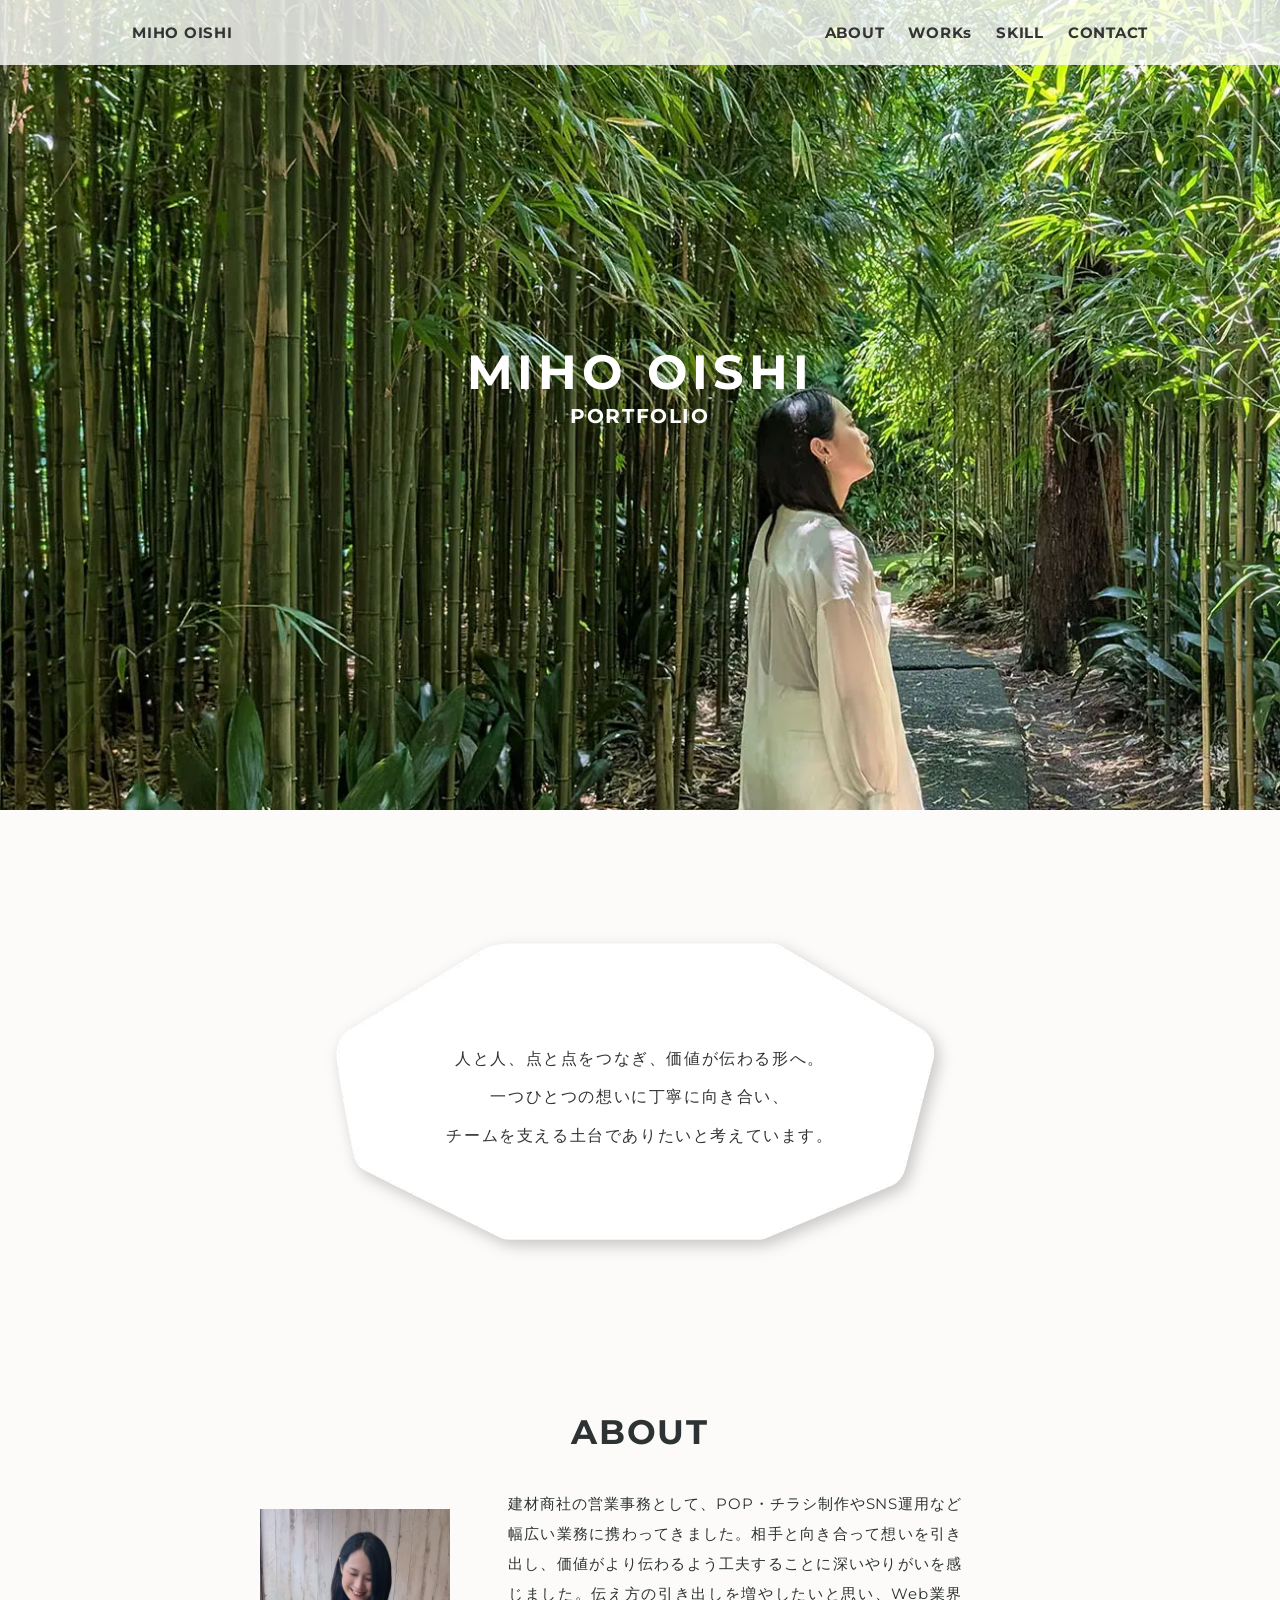
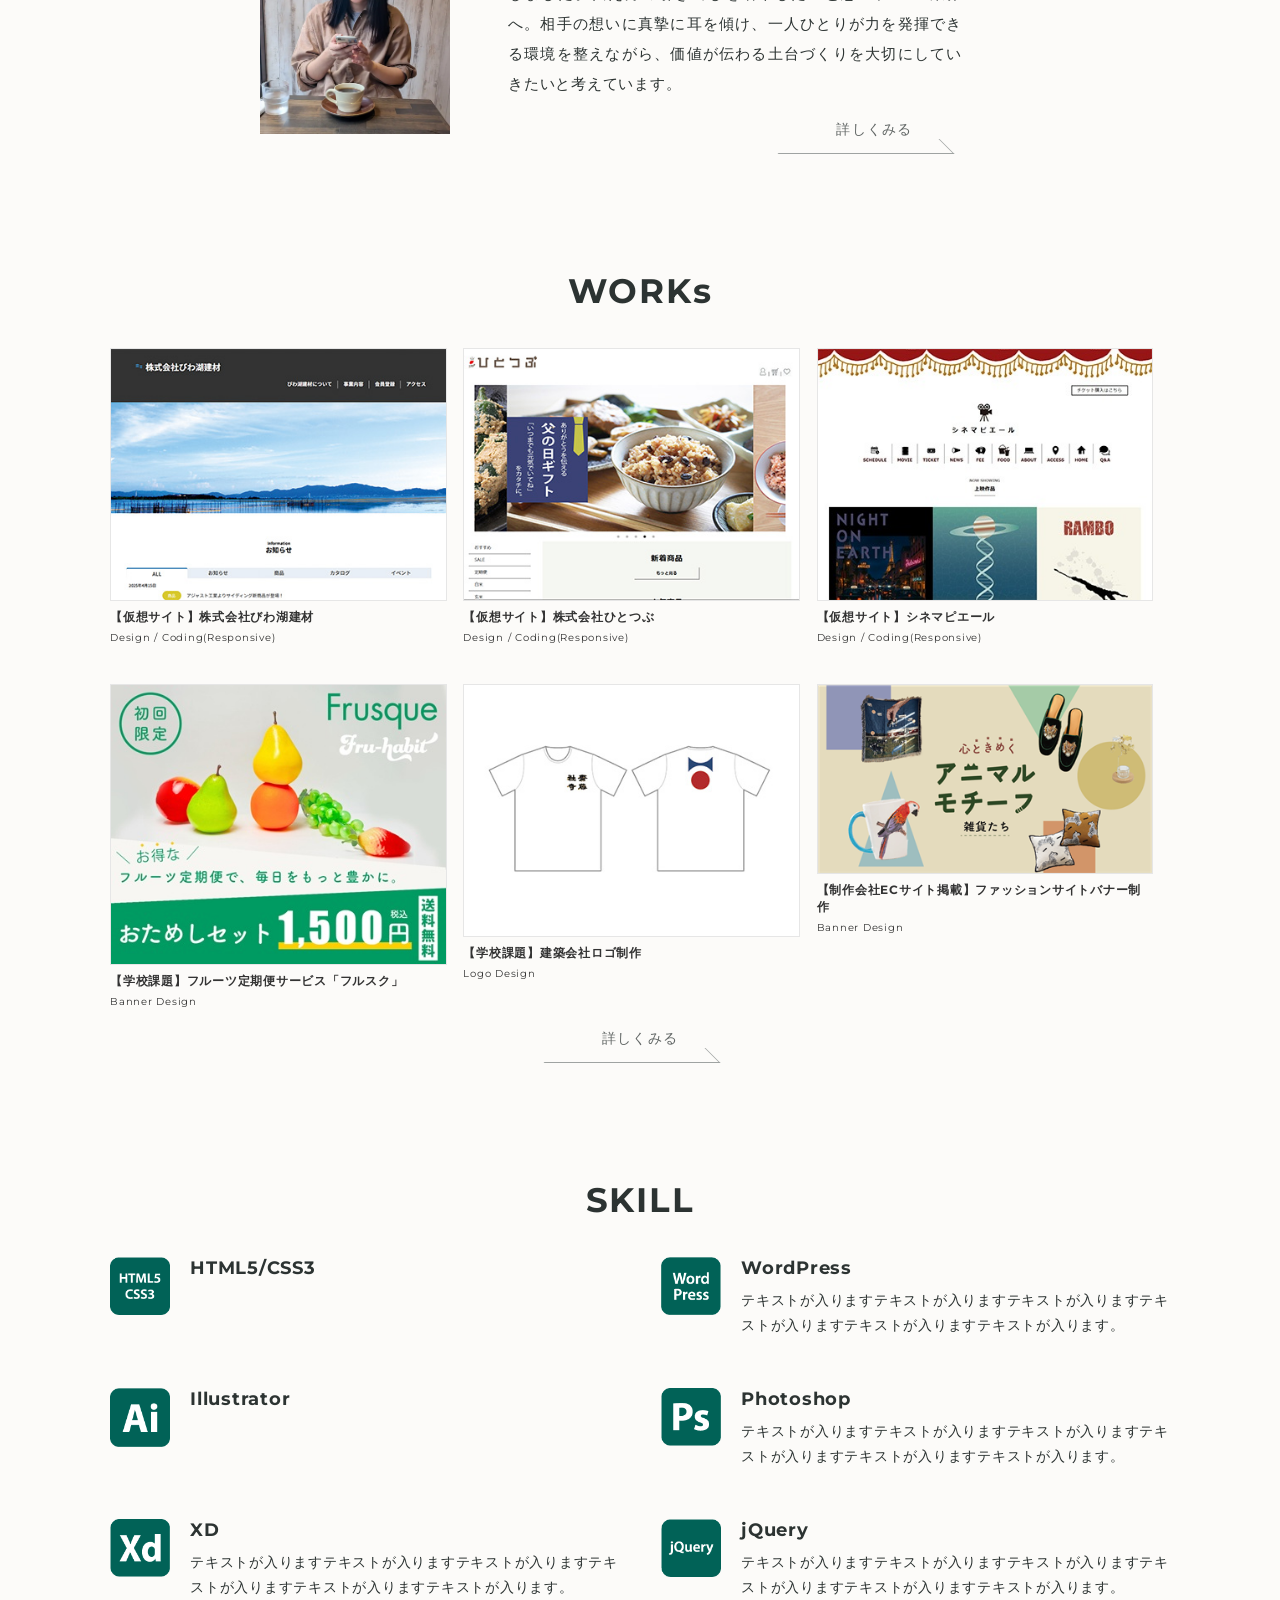
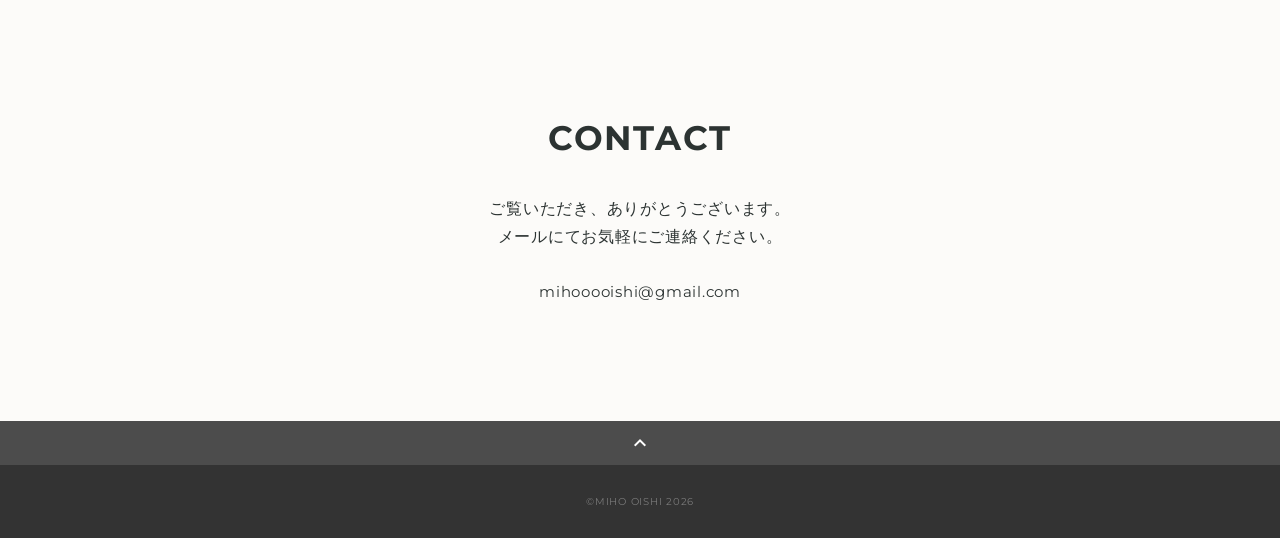
==== commit d8c66a61: "Update index.html" ====
--- a/index.html
+++ b/index.html
@@ -167,7 +167,7 @@
             </div>
           </div>
           <div class="skill-item">
-            <p class="skill-img"><img src="img/XD.png" alt=""></p>
+            <p class="skill-img"><img src="img/Xd.png" alt=""></p>
             <div class="skill-body">
               <h3 class="skill-name">XD</h3>
               <p class="skill-text">
@@ -248,4 +248,4 @@
   </script>
 </body>
 
-</html>+</html>
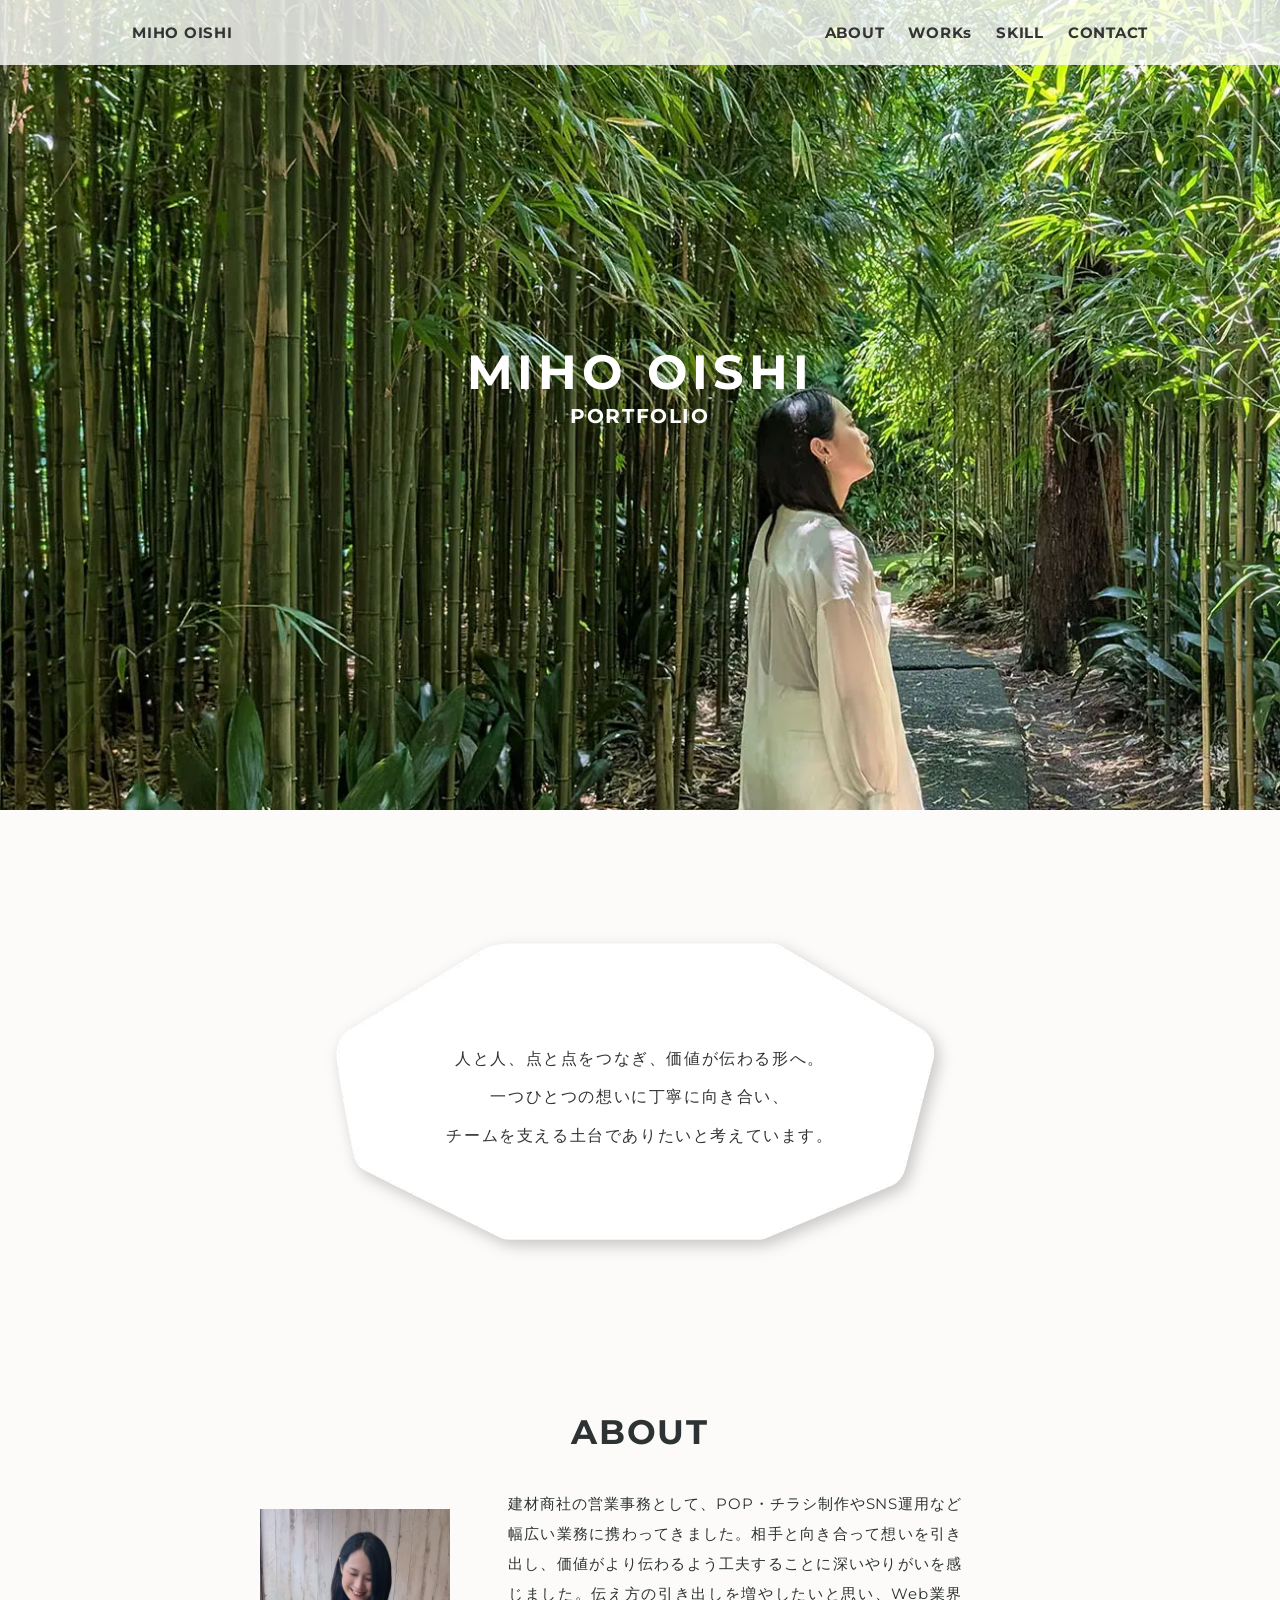
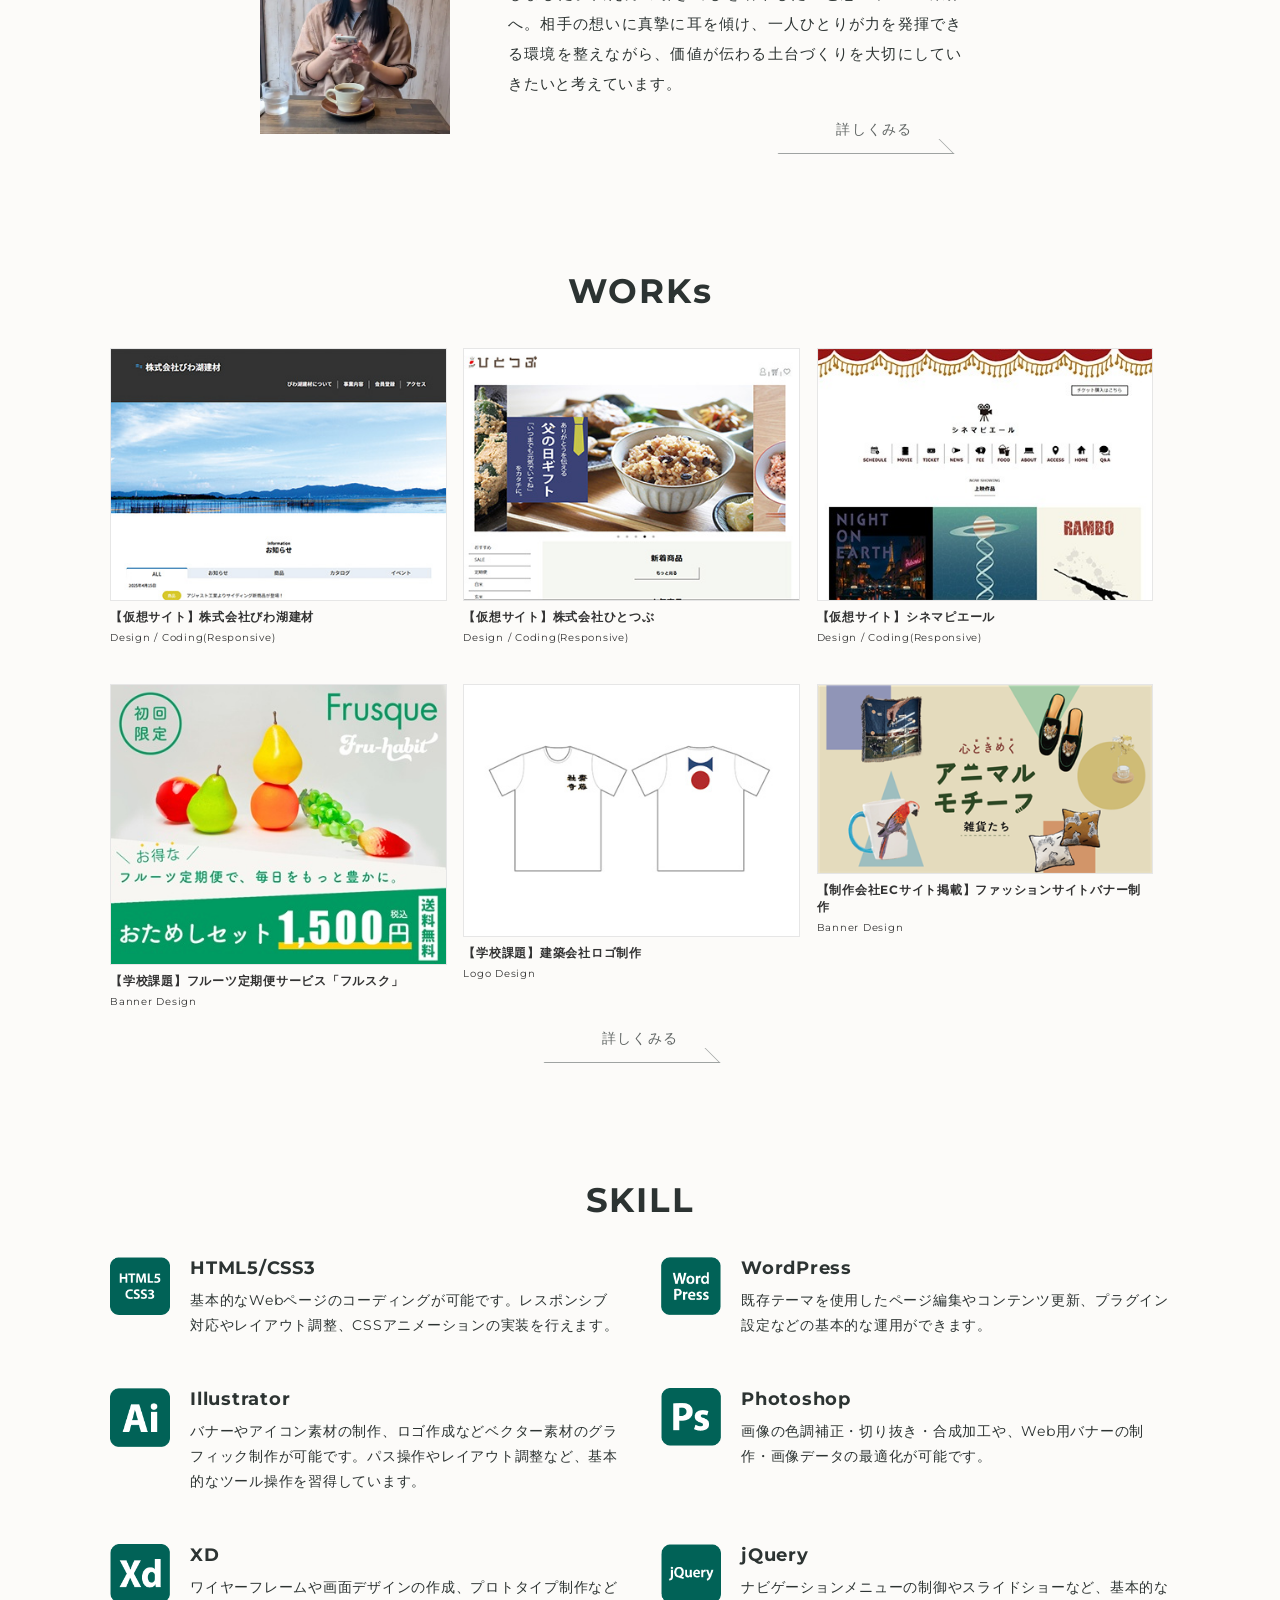
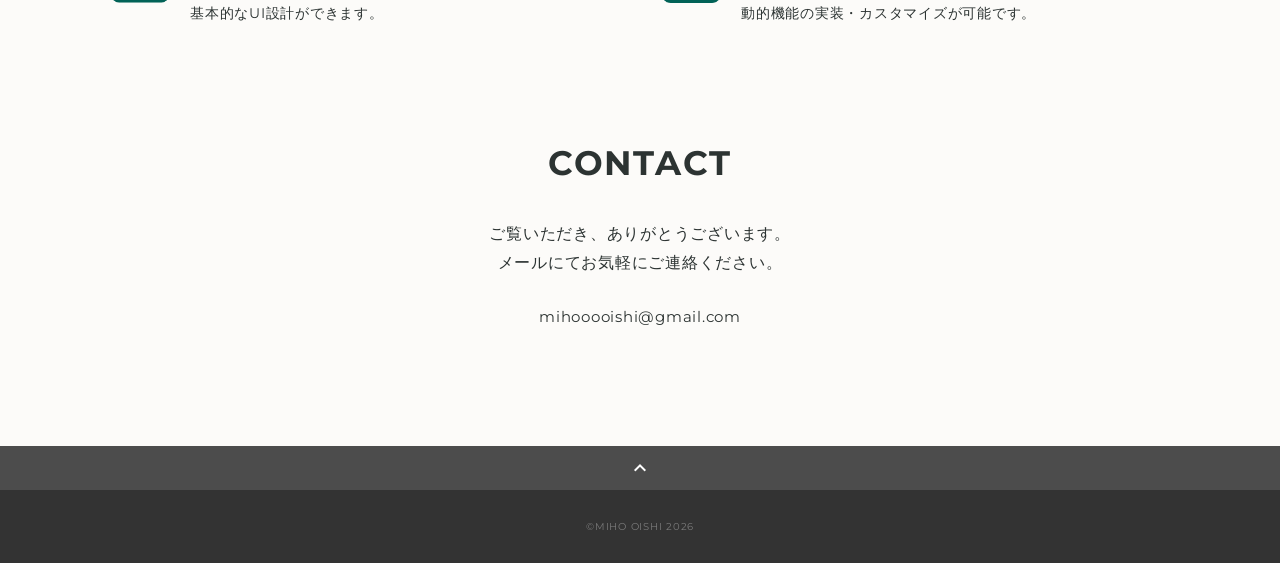
==== commit 15e9090d: "skill欄のtext記述" ====
--- a/index.html
+++ b/index.html
@@ -138,8 +138,8 @@
             <p class="skill-img"><img src="img/htmlcss.png" alt=""></p>
             <div class="skill-body">
               <h3 class="skill-name">HTML5/CSS3</h3>
-              <!-- <p class="skill-text">
-                  テキストが入りますテキストが入りますテキストが入りますテキストが入りますテキストが入りますテキストが入ります。</p> -->
+             <p class="skill-text">
+                  基本的なWebページのコーディングが可能です。レスポンシブ対応やレイアウト調整、CSSアニメーションの実装を行えます。</p>
             </div>
           </div>
           <div class="skill-item">
@@ -147,14 +147,14 @@
             <div class="skill-body">
               <h3 class="skill-name">WordPress</h3>
               <p class="skill-text">
-                テキストが入りますテキストが入りますテキストが入りますテキストが入りますテキストが入りますテキストが入ります。</p>
+                既存テーマを使用したページ編集やコンテンツ更新、プラグイン設定などの基本的な運用ができます。</p>
             </div>
           </div>
           <div class="skill-item">
             <p class="skill-img"><img src="img/ai.png" alt=""></p>
             <div class="skill-body">
               <h3 class="skill-name">Illustrator</h3>
-              <p class="skill-text">
+              <p class="skill-text">バナーやアイコン素材の制作、ロゴ作成などベクター素材のグラフィック制作が可能です。パス操作やレイアウト調整など、基本的なツール操作を習得しています。
               </p>
             </div>
           </div>
@@ -163,7 +163,7 @@
             <div class="skill-body">
               <h3 class="skill-name">Photoshop</h3>
               <p class="skill-text">
-                テキストが入りますテキストが入りますテキストが入りますテキストが入りますテキストが入りますテキストが入ります。</p>
+               画像の色調補正・切り抜き・合成加工や、Web用バナーの制作・画像データの最適化が可能です。 </p>
             </div>
           </div>
           <div class="skill-item">
@@ -171,7 +171,7 @@
             <div class="skill-body">
               <h3 class="skill-name">XD</h3>
               <p class="skill-text">
-                テキストが入りますテキストが入りますテキストが入りますテキストが入りますテキストが入りますテキストが入ります。</p>
+                ワイヤーフレームや画面デザインの作成、プロトタイプ制作など基本的なUI設計ができます。</p>
             </div>
           </div>
           <div class="skill-item">
@@ -179,7 +179,7 @@
             <div class="skill-body">
               <h3 class="skill-name">jQuery</h3>
               <p class="skill-text">
-                テキストが入りますテキストが入りますテキストが入りますテキストが入りますテキストが入りますテキストが入ります。</p>
+                ナビゲーションメニューの制御やスライドショーなど、基本的な動的機能の実装・カスタマイズが可能です。</p>
             </div>
           </div>
         </div>
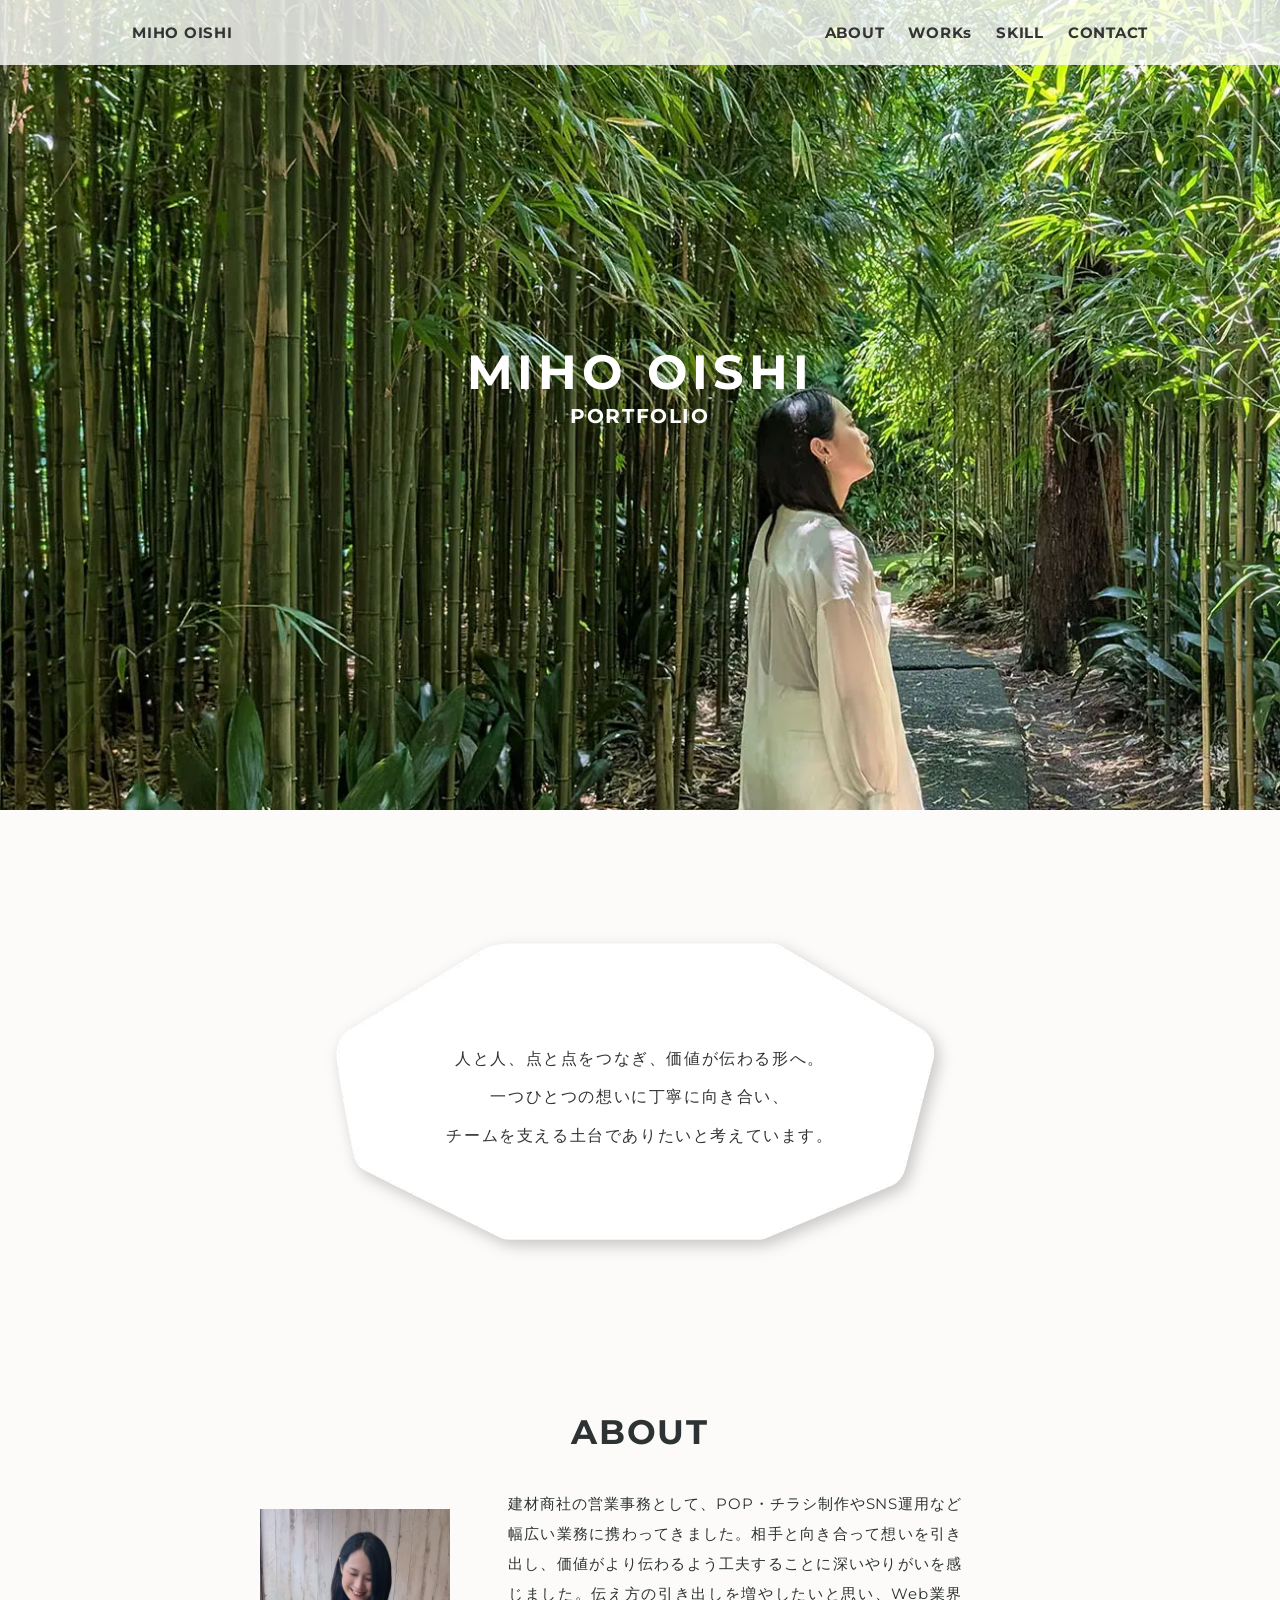
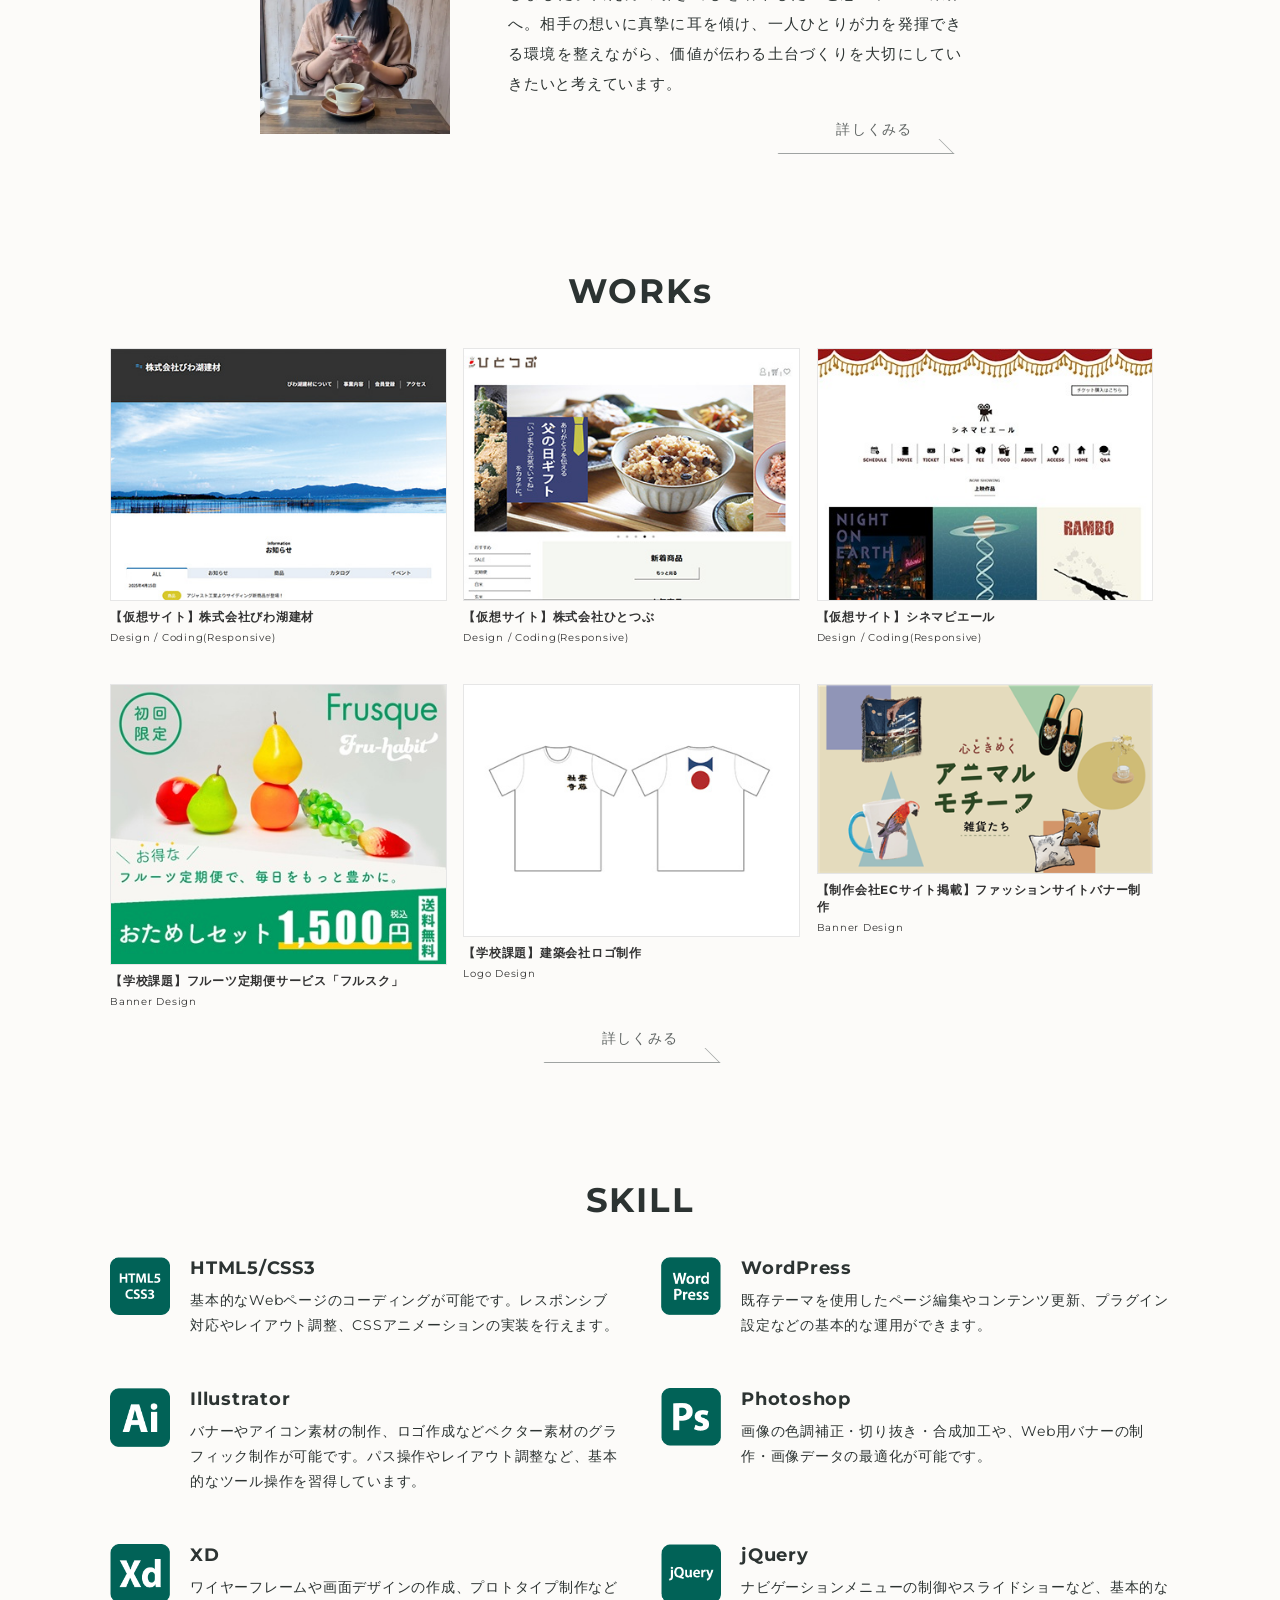
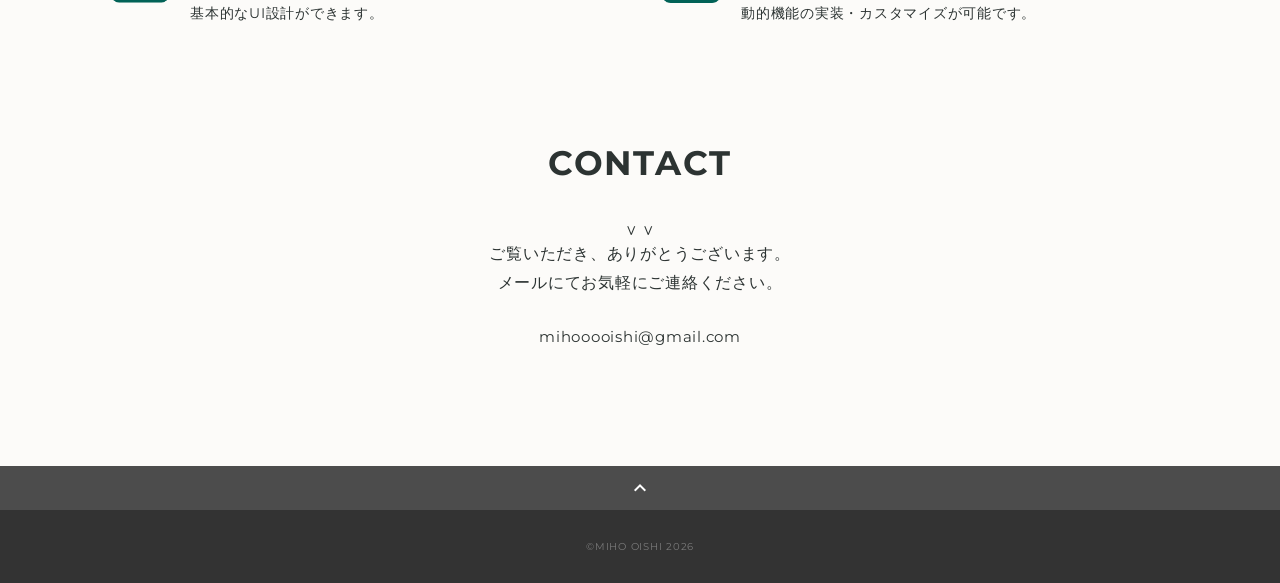
==== commit a42c2419: "index.html の更新" ====
--- a/index.html
+++ b/index.html
@@ -190,7 +190,9 @@
     <!-- contact -->
     <section class="contact section" id="contact">
       <div class="container">
-        <h2 class="title">CONTACT</h2>
+        <h2 class="title">CONTACT</h2>
+<span>∨</span>
+<span>∨</span>
         <p class="lead">
           ご覧いただき、ありがとうございます。<br>メールにてお気軽にご連絡ください。<br class="sp-only">
         </p>
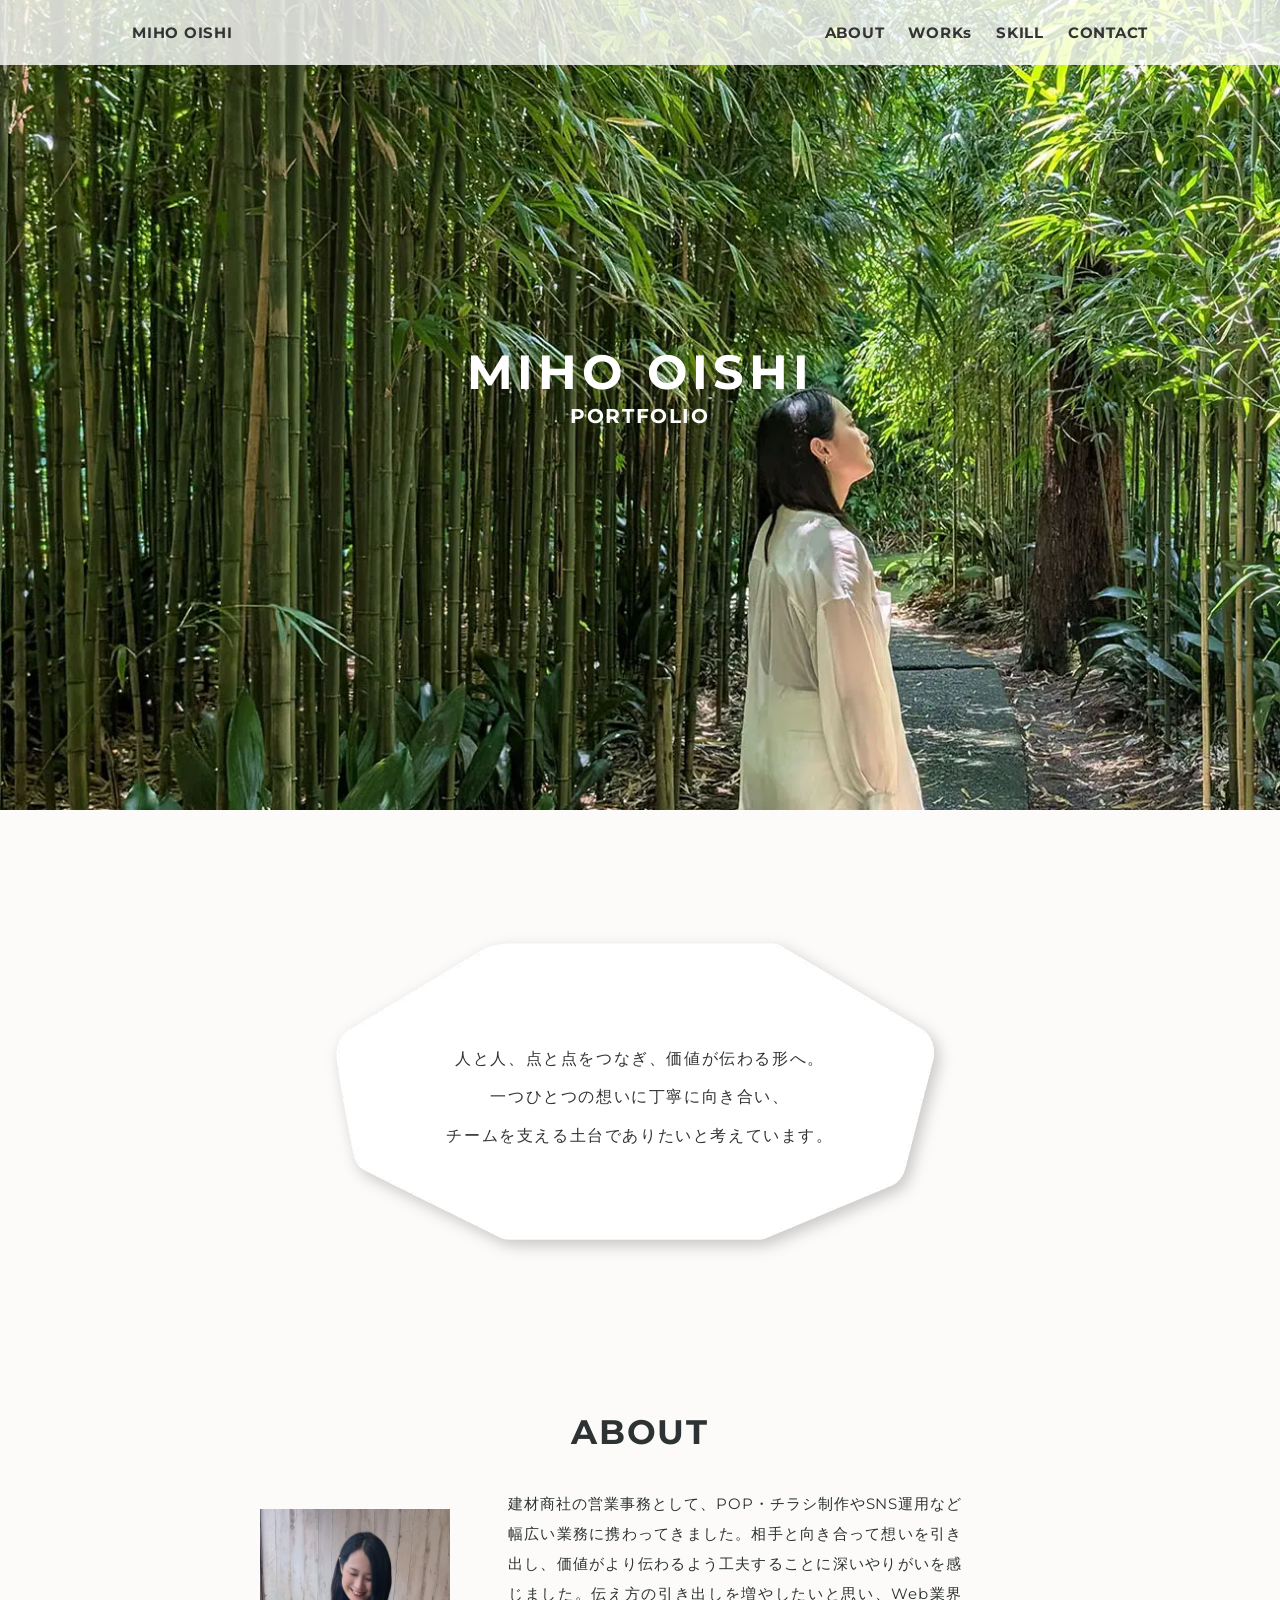
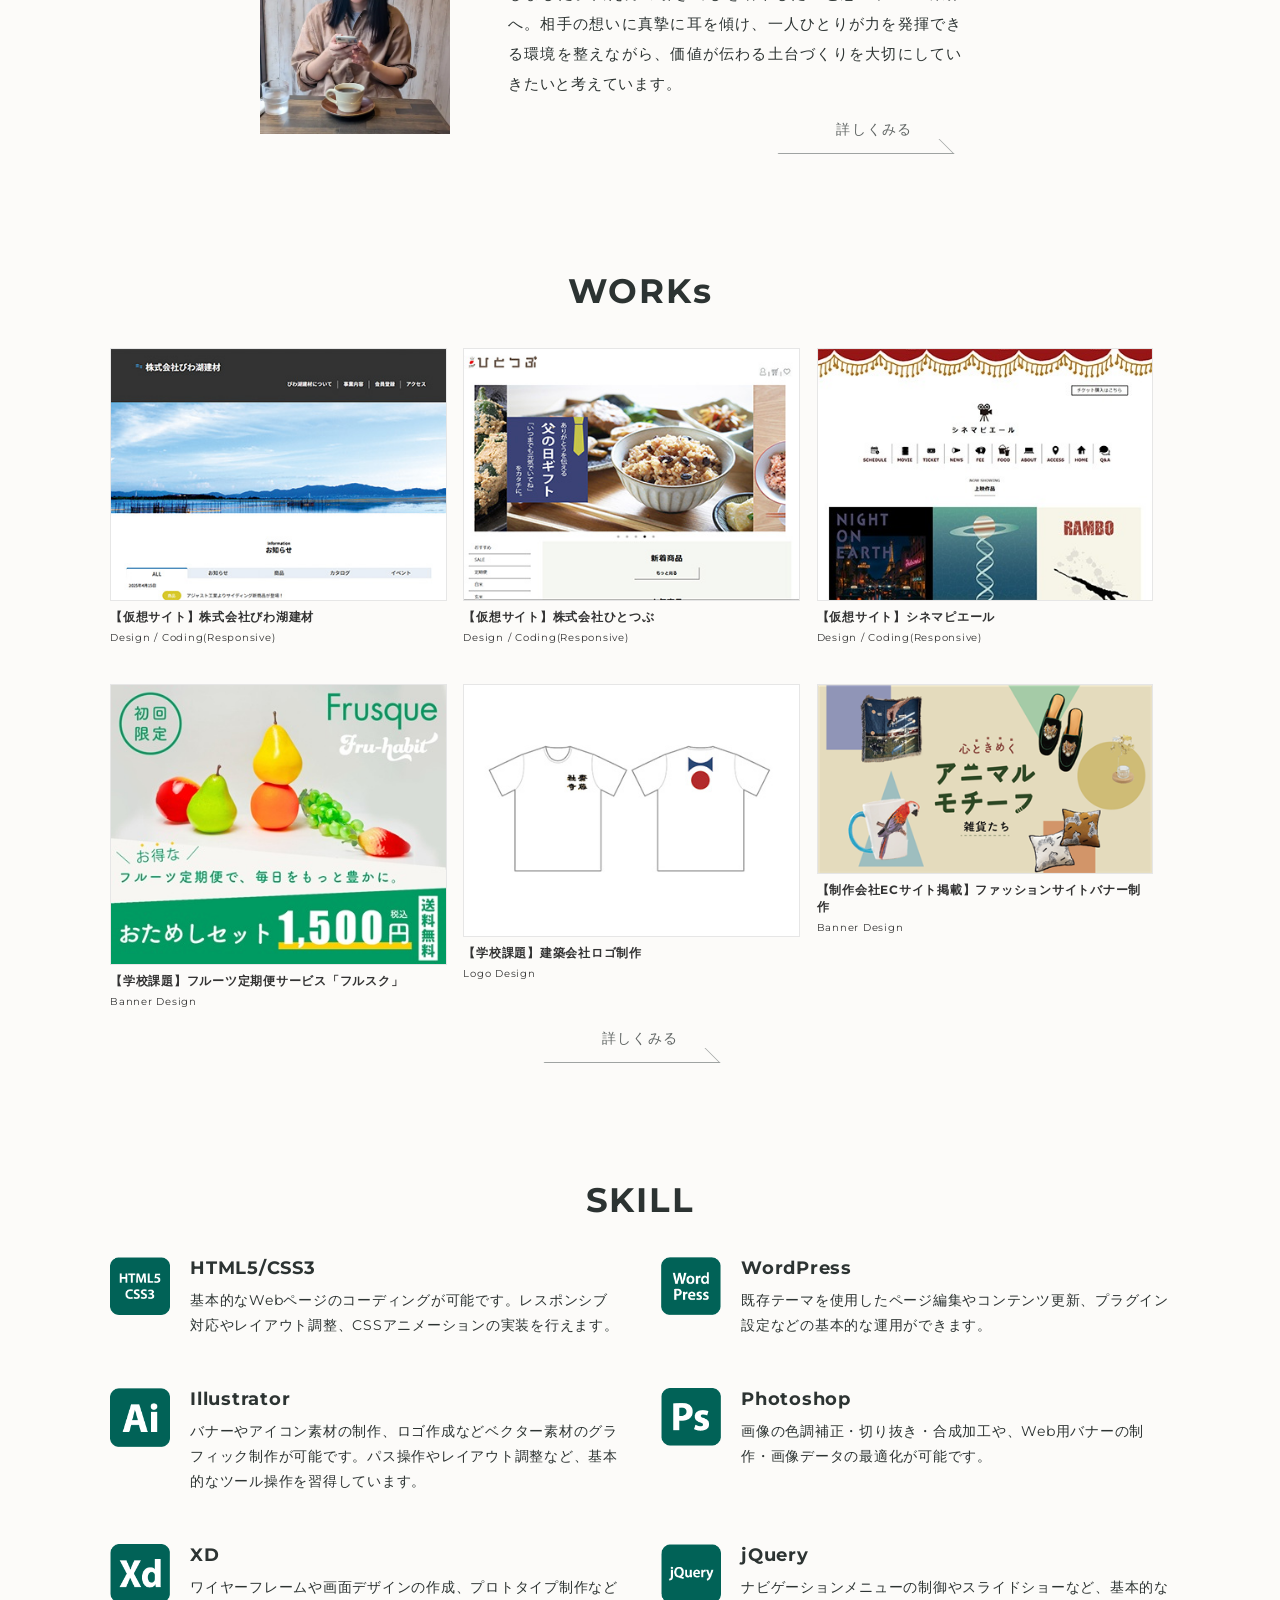
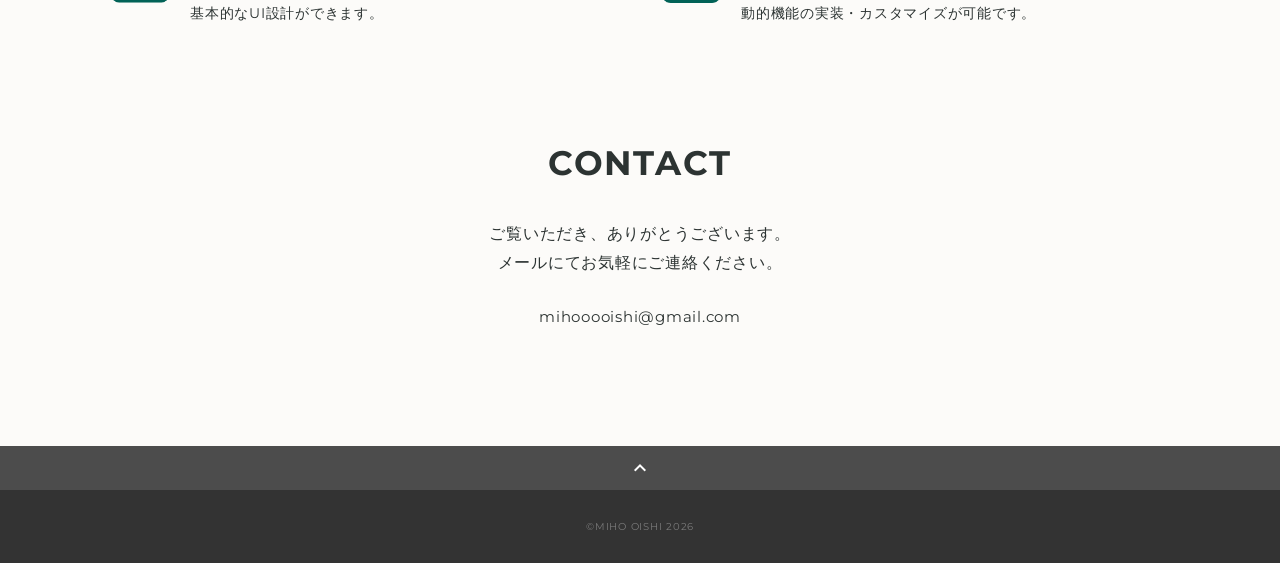
==== commit cfb35fbc: "contact spanの設置" ====
--- a/index.html
+++ b/index.html
@@ -191,8 +191,8 @@
     <section class="contact section" id="contact">
       <div class="container">
         <h2 class="title">CONTACT</h2>
-<span>∨</span>
-<span>∨</span>
+<span></span>
+<span></span>
         <p class="lead">
           ご覧いただき、ありがとうございます。<br>メールにてお気軽にご連絡ください。<br class="sp-only">
         </p>
